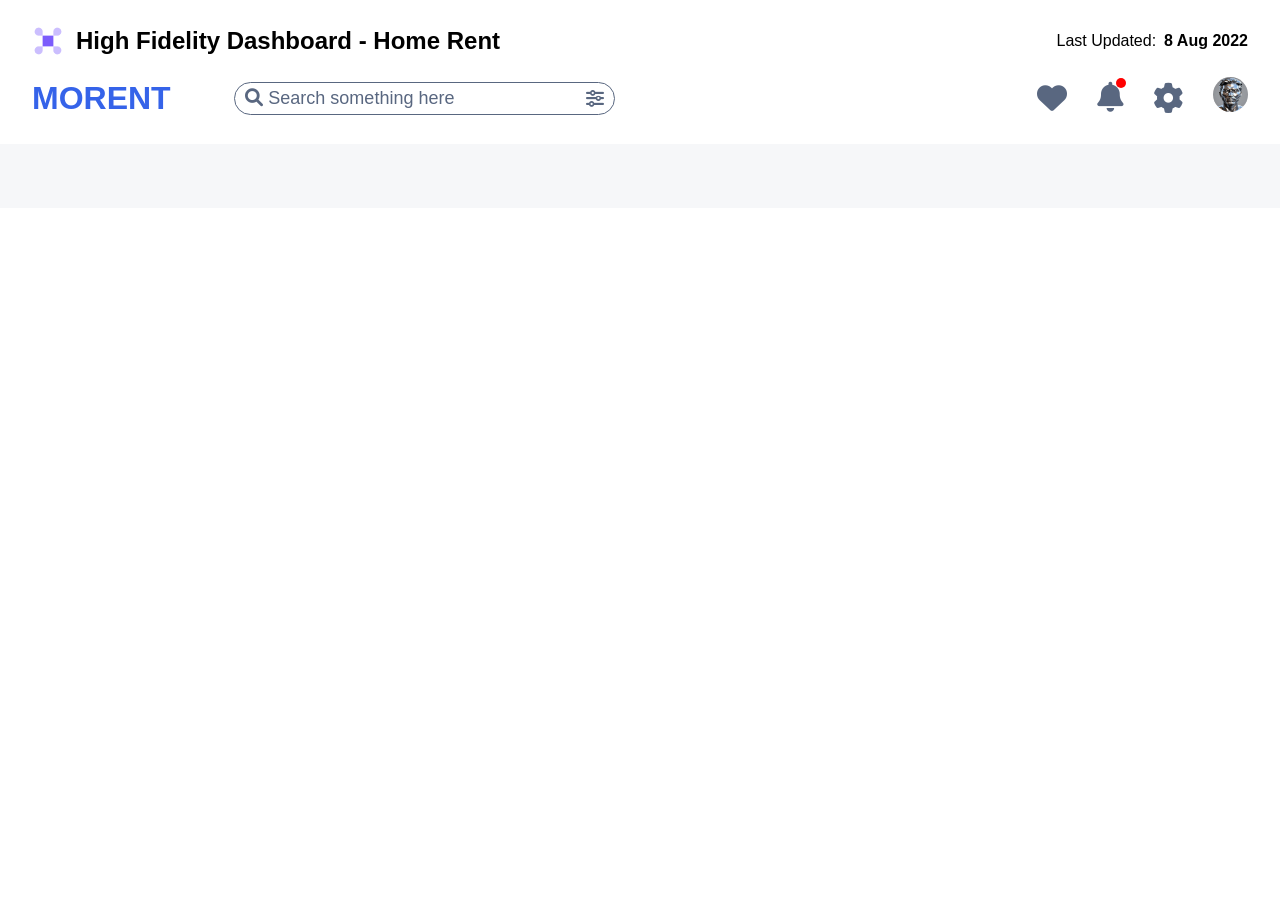
==== category.html @ a47e4a90 "add: create initial HTML structure and CSS for category page" ====
<!DOCTYPE html>
<html lang="en">
<head>
  <meta charset="UTF-8">
  <meta name="viewport" content="width=device-width, initial-scale=1.0">
  <title>Category  Car-rent</title>
  <link rel="stylesheet" href="assets/css/category.css">
  <link rel="stylesheet"
      href="https://cdnjs.cloudflare.com/ajax/libs/font-awesome/6.0.0/css/all.min.css"/>
</head>
<body>
  <div class="container">
    <header>
      <div class="header1">
        <div class="frame1">
          <img src="assets/images/command.png" alt="">
          <h2>High Fidelity Dashboard - Home Rent</h2>
        </div>
        <div class="last-update">
          Last Updated: <span>8 Aug 2022</span>
        </div>
      </div>

      <div class="header2">
        <div class="frame2">
          <h2>MORENT</h2>

          <div class="btn-search">
            <div class="search">
              <i class="fa-solid fa-magnifying-glass"></i>
              Search something here
            </div>
            <i class="fa-solid fa-sliders"></i>
          </div>
        </div>

        <div class="profil-notification">
          <i class="fa-solid fa-heart"></i>
          <div class="notification">
            <i class="fa-solid fa-bell"></i>
            <span class="badge"></span>
          </div>
          <i class="fa-solid fa-gear"></i>
          <div class="profil">
            <img src="assets/images/profil.png" alt="">
          </div>
        </div>
      </div>
    </header>

    <main class="content">

    </main>
  </div>
</body>
</html>
---- assets/css/category.css ----
* {
  margin: 0;
  padding: 0;
  box-sizing: border-box;
}

body {
  font-family: "Plus Jakarta Sans", sans-serif;
}

.container {
  margin: 0 auto;
}

header {
  padding: 15px 32px;
  display: grid;
  grid-template-columns: 1fr;
}

.header1 {
  padding: 10px 0;
  display: flex;
  justify-content: space-between;
  align-items: center;
}

.frame1 {
  display: flex;
  justify-content: space-between;
  align-items: center;
  gap: 12px;
}

.last-update {
  display: flex;
  gap: 8px;
}

.last-update span {
  font-weight: 700;
}

.header2 {
  padding: 10px 0;
  display: grid;
  grid-template-columns: 6fr 6fr;
  align-items: center;
  gap: 50px;
}

.frame2 {
  display: grid;
  grid-template-columns: 1fr 2fr;
  justify-content: space-between;
  align-items: center;
  gap: 12px;
}

.frame2 h2 {
  color: #3563e9;
  font-size: 32px;
}

.btn-search {
  display: flex;
  justify-content: space-between;
  align-items: center;
  gap: 8px;
  padding: 5px 10px;
  font-size: 18px;
  color: #596780;
  background-color: #fff;
  border: 1px solid #596780;
  border-radius: 25px;
  cursor: pointer;
}

.profil-notification {
  display: flex;
  justify-content: flex-end;
  font-size: 30px;
  color: #596780;
  align-items: center;
  gap: 30px;
}

.notification {
  position: relative;
  display: inline-block;
}

.badge {
  position: absolute;
  top: -3px;
  right: -3px;
  width: 10px;
  height: 10px;
  background-color: #f00;
  border-radius: 50%;
}

.profil-notification img {
  width: 35px;
  height: 35px;
  border-radius: 90px;
}

.content {
  padding: 32px;
  background-color: #f6f7f9;
}
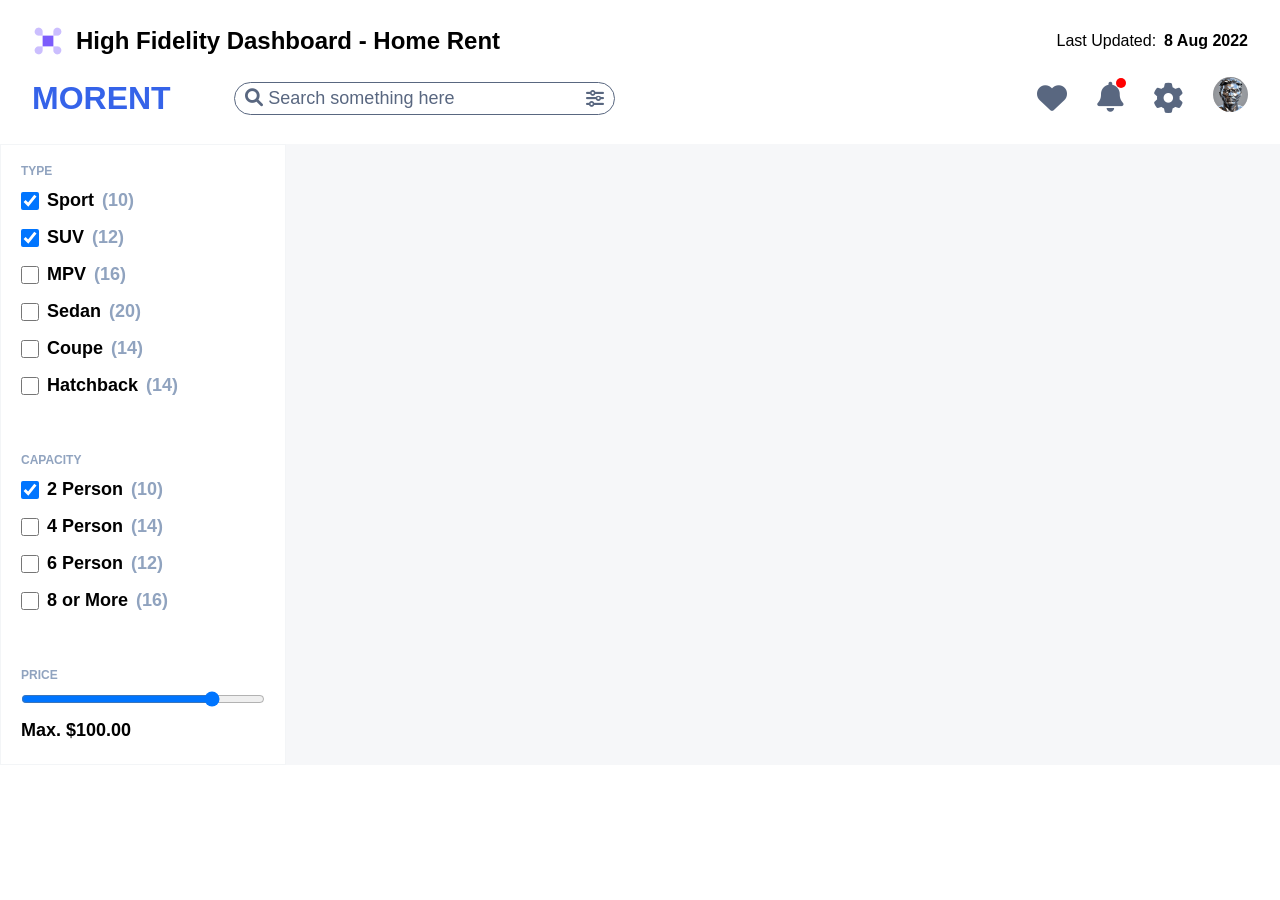
==== commit 0dde3dfd: "add: category page layout with sidebar filters and styling" ====
--- a/category.html
+++ b/category.html
@@ -1,13 +1,14 @@
 <!DOCTYPE html>
 <html lang="en">
+
 <head>
   <meta charset="UTF-8">
   <meta name="viewport" content="width=device-width, initial-scale=1.0">
-  <title>Category  Car-rent</title>
+  <title>Category Car-rent</title>
   <link rel="stylesheet" href="assets/css/category.css">
-  <link rel="stylesheet"
-      href="https://cdnjs.cloudflare.com/ajax/libs/font-awesome/6.0.0/css/all.min.css"/>
+  <link rel="stylesheet" href="https://cdnjs.cloudflare.com/ajax/libs/font-awesome/6.0.0/css/all.min.css" />
 </head>
+
 <body>
   <div class="container">
     <header>
@@ -49,8 +50,70 @@
     </header>
 
     <main class="content">
+      <div class="left-side-bar">
+
+        <div class="type-car">
+          <p>TYPE</p>
+
+          <label for="sport">
+            <input type="checkbox" name="sport" id="sport" checked> Sport <span>(10)</span>
+          </label>
+
+          <label for="suv">
+            <input type="checkbox" name="suv" id="suv" checked> SUV <span>(12)</span>
+          </label>
+
+          <label for="mpv">
+            <input type="checkbox" name="mpv" id="mpv"> MPV <span>(16)</span>
+          </label>
+
+          <label for="sedan">
+            <input type="checkbox" name="sedan" id="sedan"> Sedan <span>(20)</span>
+          </label>
+
+          <label for="coupe">
+            <input type="checkbox" name="coupe" id="coupe"> Coupe <span>(14)</span>
+          </label>
+
+          <label for="hatchback">
+            <input type="checkbox" name="hatchback" id="hatchback"> Hatchback <span>(14)</span>
+          </label>
+        </div>
+
+        <div class="capacity-car">
+          <p>CAPACITY</p>
+
+          <label for="two-person">
+            <input type="checkbox" name="two-person" id="two-person" checked> 2 Person <span>(10)</span>
+          </label>
+
+          <label for="four-person">
+            <input type="checkbox" name="four-person" id="four-person"> 4 Person <span>(14)</span>
+          </label>
+
+          <label for="six-person">
+            <input type="checkbox" name="six-person" id="six-person"> 6 Person <span>(12)</span>
+          </label>
+
+          <label for="more-person">
+            <input type="checkbox" name="more-person" id="more-person"> 8 or More <span>(16)</span>
+          </label>
+        </div>
+
+        <div class="price-car">
+          <p>PRICE</p>
+
+          <input type="range" name="price-max" id="price-max" value="800" min="0" max="1000">
+          <div class="price-m">Max. $100.00</div>
+        </div>
+
+      </div>
+
+
+      <div class="right-content"></div>
 
     </main>
   </div>
 </body>
+
 </html>
--- a/assets/css/category.css
+++ b/assets/css/category.css
@@ -107,6 +107,57 @@
 }
 
 .content {
-  padding: 32px;
   background-color: #f6f7f9;
+  display: grid;
+  grid-template-columns: 3fr 10fr;
+  gap: 40px;
 }
+
+.left-side-bar {
+  display: grid;
+  grid-template-columns: 1fr;
+  gap: 15px;
+  background-color: #fff;
+  border: 1px solid #f3f5f7;
+}
+
+.type-car,
+.capacity-car,
+.price-car {
+  display: flex;
+  flex-direction: column;
+  gap: 10px;
+  padding: 20px;
+}
+
+.type-car p,
+.capacity-car p,
+.price-car p {
+  font-weight: 600;
+  font-size: 12px;
+  line-height: 100%;
+  color: #90a3bf;
+}
+
+.type-car label,
+.capacity-car label,
+.price-m {
+  display: flex;
+  align-items: center;
+  gap: 8px;
+  font-weight: 600;
+  font-size: 18px;
+  line-height: 150%;
+  text-align: justify;
+}
+
+.type-car label input,
+.capacity-car label input {
+  width: 18px;
+  height: 18px;
+}
+
+.type-car label span,
+.capacity-car label span{
+  color: #90a3bf;
+}
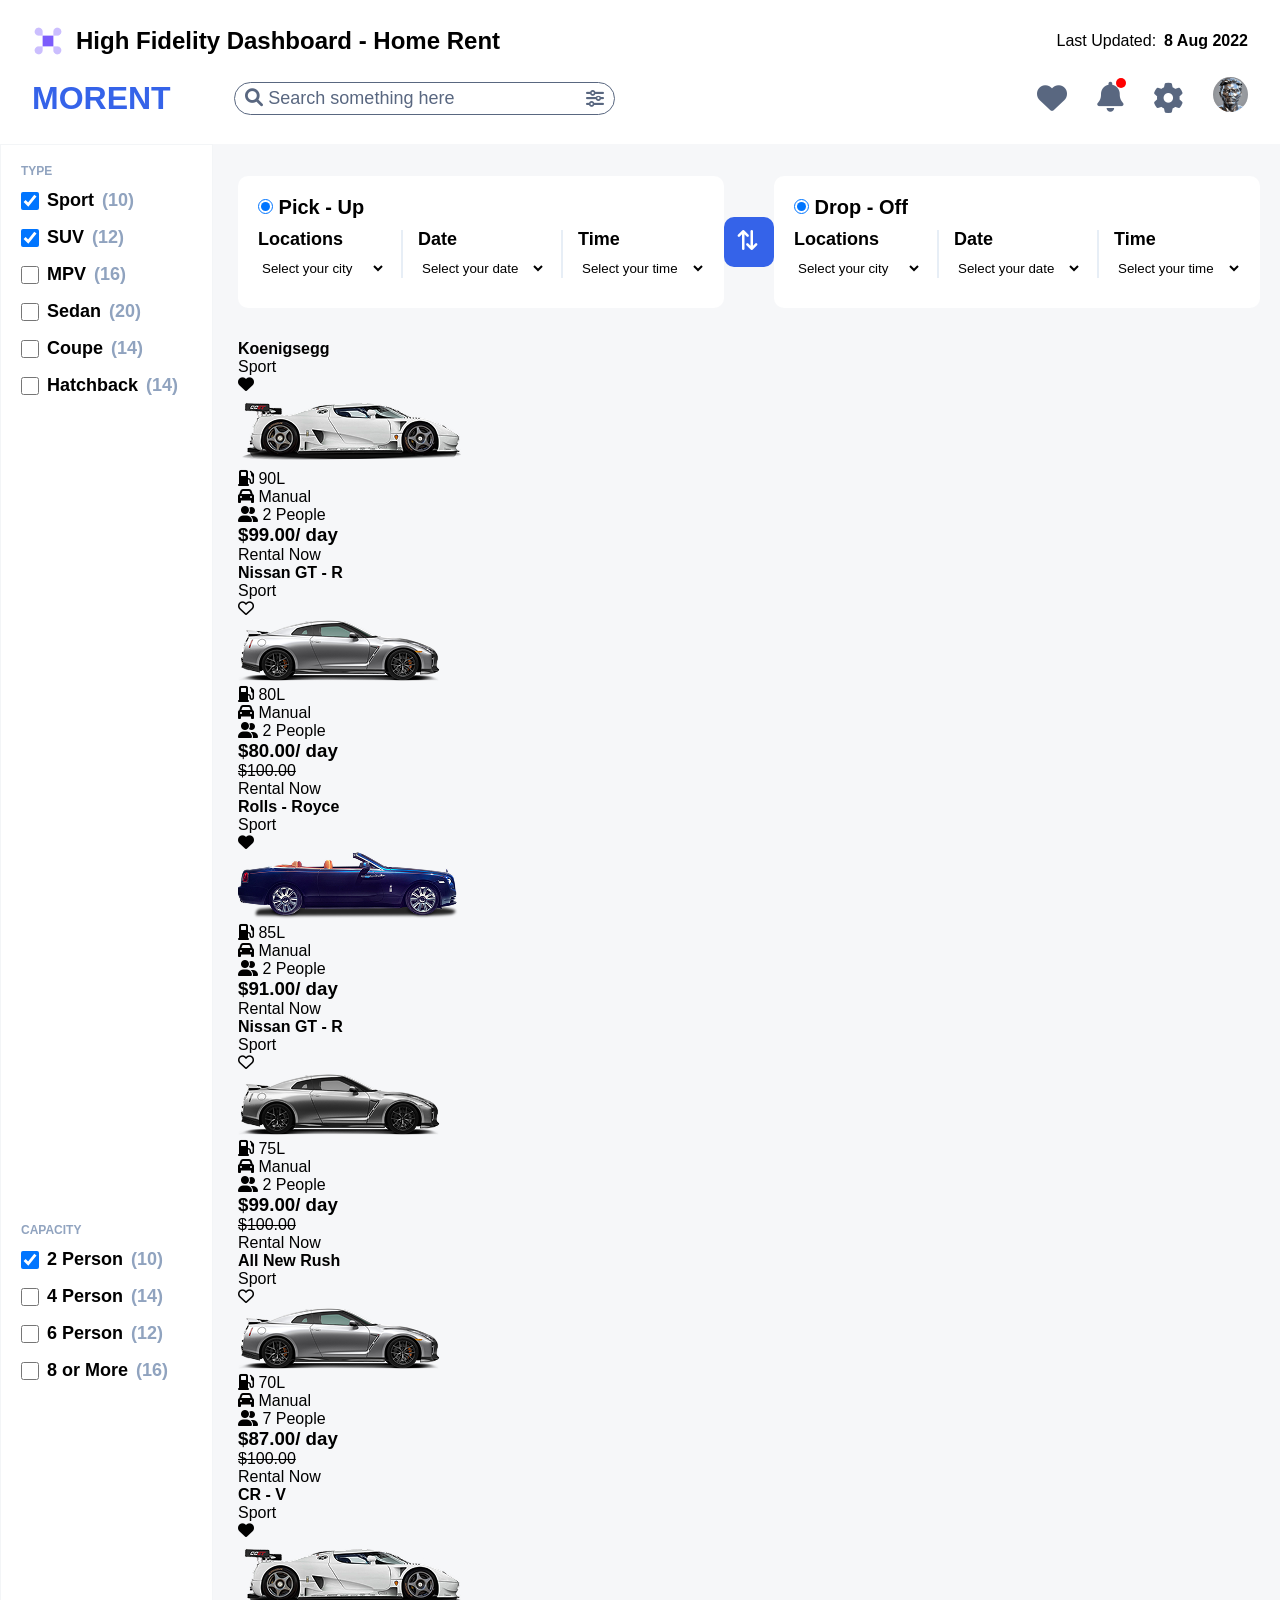
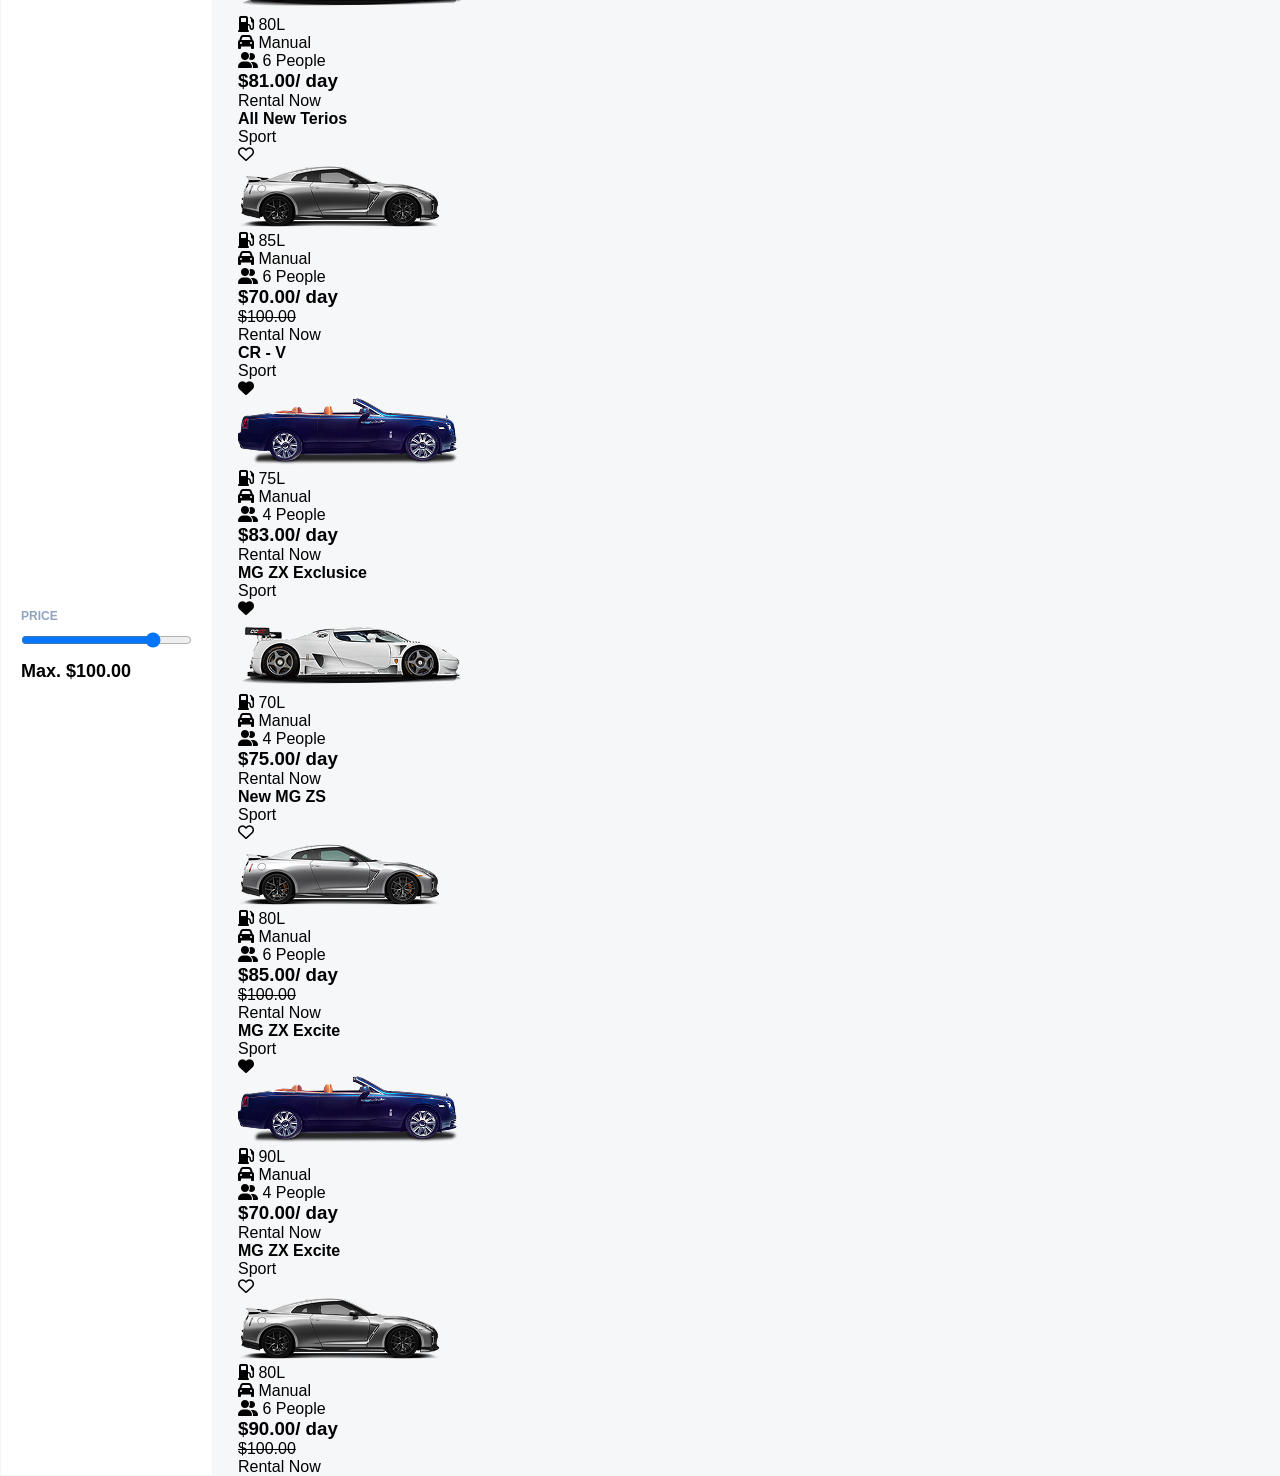
==== commit d82cf855: "add: implement filter section and car rental cards in category page" ====
--- a/category.html
+++ b/category.html
@@ -109,8 +109,597 @@
 
       </div>
 
-
-      <div class="right-content"></div>
+      <div class="right-content">
+        <div class="filter">
+          <div class="pick-up">
+            <div class="radio-btn pick">
+              <input type="radio" name="pickup" id="pickup" checked>
+              <label for="pickup">Pick - Up</label>
+            </div>
+
+            <div class="selection pi">
+              <div class="location">
+                <label for="location">Locations</label>
+                <select name="location" id="location">
+                  <option value="" selected>Select your city</option>
+                </select>
+              </div>
+
+              <hr>
+
+              <div class="date">
+                <label for="date">Date</label>
+                <select name="date" id="date">
+                  <option value="" selected>Select your date</option>
+                </select>
+              </div>
+
+              <hr>
+
+              <div class="time">
+                <label for="time">Time</label>
+                <select name="time" id="time">
+                  <option value="" selected>Select your time</option>
+                </select>
+              </div>
+            </div>
+          </div>
+
+          <div class="switch">
+            <p>
+              <i class="fa-solid fa-arrow-right-arrow-left"></i>
+            </p>
+          </div>
+
+          <div class="drop-off">
+            <div class="radio-btn drop">
+              <input type="radio" name="drop-off" id="dropoff" checked>
+              <label for="dropoff">Drop - Off</label>
+            </div>
+
+            <div class="selection dr">
+              <div class="location off">
+                <label for="locationoff">Locations</label>
+                <select name="location" id="locationoff">
+                  <option value="" selected>Select your city</option>
+                </select>
+              </div>
+
+              <hr>
+
+              <div class="date off">
+                <label for="dateoff">Date</label>
+                <select name="date" id="dateoff">
+                  <option value="" selected>Select your date</option>
+                </select>
+              </div>
+
+              <hr>
+
+              <div class="time off">
+                <label for="timeoff">Time</label>
+                <select name="time" id="timeoff">
+                  <option value="" selected>Select your time</option>
+                </select>
+              </div>
+            </div>
+          </div>
+        </div>
+
+        <div class="recommendation-car-rent">
+
+          <div class="popular-car-rent">
+
+            <div class="popular-car">
+              <div class="card 1">
+
+                <div class="card-header 1">
+
+                  <div class="car-name 1">
+                    <h4>Koenigsegg</h4>
+                    <p>Sport</p>
+                  </div>
+                  <div class="like rd 1">
+                    <i class="fa-solid fa-heart 1"></i>
+                  </div>
+                </div>
+
+                <div class="card-img 1">
+                  <img src="assets/images/car.png" alt="Koenigsegg">
+                </div>
+
+                <div class="card-footer 1">
+                  <div class="specification 1">
+                    <div class="gasoline 1">
+                      <i class="fa-solid fa-gas-pump 1"></i> <span>90L</span>
+                    </div>
+                    <div class="car 1">
+                      <i class="fa-solid fa-car 1"></i> <span>Manual</span>
+                    </div>
+                    <div class="capacity 1">
+                      <i class="fa-solid fa-user-group 1"></i> <span>2 People</span>
+                    </div>
+                  </div>
+
+                  <div class="rent-info 1">
+                    <div class="price">
+                      <h3>$99.00/ <span>day</span></h3>
+                    </div>
+                    <div class="btn-rent-now">
+                      <p>Rental Now</p>
+                    </div>
+                  </div>
+                </div>
+              </div>
+
+              <div class="card 2">
+
+                <div class="card-header 2">
+
+                  <div class="car-name 2">
+                    <h4>Nissan GT - R</h4>
+                    <p>Sport</p>
+                  </div>
+                  <div class="like 2">
+                    <i class="fa-regular fa-heart 2"></i>
+                  </div>
+                </div>
+
+                <div class="card-img 2">
+                  <img src="assets/images/car2.png" alt="Nissan GT - R">
+                </div>
+
+                <div class="card-footer 2">
+                  <div class="specification 2">
+                    <div class="gasoline 2">
+                      <i class="fa-solid fa-gas-pump 2"></i> <span>80L</span>
+                    </div>
+                    <div class="car 2">
+                      <i class="fa-solid fa-car 2"></i> <span>Manual</span>
+                    </div>
+                    <div class="capacity 2">
+                      <i class="fa-solid fa-user-group 2"></i> <span>2 People</span>
+                    </div>
+                  </div>
+
+                  <div class="rent-info 2">
+                    <div class="price 2">
+                      <h3>$80.00/ <span>day</span></h3>
+                      <s>$100.00</s>
+                    </div>
+                    <div class="btn-rent-now 2">
+                      <p>Rental Now</p>
+                    </div>
+                  </div>
+                </div>
+              </div>
+
+              <div class="card 3">
+
+                <div class="card-header 3">
+
+                  <div class="car-name 3">
+                    <h4>Rolls - Royce</h4>
+                    <p>Sport</p>
+                  </div>
+                  <div class="like rd 3">
+                    <i class="fa-solid fa-heart 3"></i>
+                  </div>
+                </div>
+
+                <div class="card-img 3">
+                  <img src="assets/images/car3.png" alt="Rolls - Royce">
+                </div>
+
+                <div class="card-footer 3">
+                  <div class="specification 3">
+                    <div class="gasoline 3">
+                      <i class="fa-solid fa-gas-pump 3"></i> <span>85L</span>
+                    </div>
+                    <div class="car 3">
+                      <i class="fa-solid fa-car 3"></i> <span>Manual</span>
+                    </div>
+                    <div class="capacity 3">
+                      <i class="fa-solid fa-user-group 3"></i> <span>2 People</span>
+                    </div>
+                  </div>
+
+                  <div class="rent-info 3">
+                    <div class="price 3">
+                      <h3>$91.00/ <span>day</span></h3>
+                    </div>
+                    <div class="btn-rent-now 3">
+                      <p>Rental Now</p>
+                    </div>
+                  </div>
+                </div>
+              </div>
+
+              <div class="card 4">
+                <div class="card-header 4">
+
+                  <div class="car-name 4">
+                    <h4>Nissan GT - R</h4>
+                    <p>Sport</p>
+                  </div>
+                  <div class="like 4">
+                    <i class="fa-regular fa-heart 4"></i>
+                  </div>
+                </div>
+
+                <div class="card-img 4">
+                  <img src="assets/images/car4.png" alt="Nissan GT - R">
+                </div>
+
+                <div class="card-footer 4">
+                  <div class="specification 4">
+                    <div class="gasoline 4">
+                      <i class="fa-solid fa-gas-pump 4"></i> <span>75L</span>
+                    </div>
+                    <div class="car 4">
+                      <i class="fa-solid fa-car 4"></i> <span>Manual</span>
+                    </div>
+                    <div class="capacity 4">
+                      <i class="fa-solid fa-user-group 4"></i> <span>2 People</span>
+                    </div>
+                  </div>
+
+                  <div class="rent-info 4">
+                    <div class="price 4">
+                      <h3>$99.00/ <span>day</span></h3>
+                      <s>$100.00</s>
+                    </div>
+                    <div class="btn-rent-now 4">
+                      <p>Rental Now</p>
+                    </div>
+                  </div>
+                </div>
+              </div>
+
+            </div>
+
+          </div>
+
+          <div class="recommendation-car">
+
+            <div class="card 11">
+
+              <div class="card-header 11">
+
+                <div class="car-name 11">
+                  <h4>All New Rush</h4>
+                  <p>Sport</p>
+                </div>
+                <div class="like 11">
+                  <i class="fa-regular fa-heart 11"></i>
+                </div>
+              </div>
+
+              <div class="card-img 11">
+                <img src="assets/images/car2.png" alt="All New Rush">
+              </div>
+
+              <div class="card-footer 11">
+                <div class="specification 11">
+                  <div class="gasoline 11">
+                    <i class="fa-solid fa-gas-pump 11"></i> <span>70L</span>
+                  </div>
+                  <div class="car 11">
+                    <i class="fa-solid fa-car 11"></i> <span>Manual</span>
+                  </div>
+                  <div class="capacity 11">
+                    <i class="fa-solid fa-user-group 11"></i> <span>7 People</span>
+                  </div>
+                </div>
+
+                <div class="rent-info 11">
+                  <div class="price 11">
+                    <h3>$87.00/ <span>day</span></h3>
+                    <s>$100.00</s>
+                  </div>
+                  <div class="btn-rent-now 11">
+                    <p>Rental Now</p>
+                  </div>
+                </div>
+              </div>
+            </div>
+
+            <div class="card 12">
+
+              <div class="card-header 12">
+
+                <div class="car-name 12">
+                  <h4>CR - V</h4>
+                  <p>Sport</p>
+                </div>
+                <div class="like rd 12">
+                  <i class="fa-solid fa-heart"></i>
+                </div>
+              </div>
+
+              <div class="card-img 12">
+                <img src="assets/images/car.png" alt="CR  - V">
+              </div>
+
+              <div class="card-footer 12">
+                <div class="specification 12">
+                  <div class="gasoline 12">
+                    <i class="fa-solid fa-gas-pump 12"></i> <span>80L</span>
+                  </div>
+                  <div class="car 12">
+                    <i class="fa-solid fa-car 12"></i> <span>Manual</span>
+                  </div>
+                  <div class="capacity 12">
+                    <i class="fa-solid fa-user-group 12"></i> <span>6 People</span>
+                  </div>
+                </div>
+
+                <div class="rent-info 12">
+                  <div class="price 12">
+                    <h3>$81.00/ <span>day</span></h3>
+                  </div>
+                  <div class="btn-rent-now 12">
+                    <p>Rental Now</p>
+                  </div>
+                </div>
+              </div>
+            </div>
+
+            <div class="card 13">
+              <div class="card-header 13">
+
+                <div class="car-name 13">
+                  <h4>All New Terios</h4>
+                  <p>Sport</p>
+                </div>
+                <div class="like 13">
+                  <i class="fa-regular fa-heart"></i>
+                </div>
+              </div>
+
+              <div class="card-img 13">
+                <img src="assets/images/car4.png" alt="All New Terios">
+              </div>
+
+              <div class="card-footer 33">
+                <div class="specification 33">
+                  <div class="gasoline 13">
+                    <i class="fa-solid fa-gas-pump 13"></i> <span>85L</span>
+                  </div>
+                  <div class="car 13">
+                    <i class="fa-solid fa-car 13"></i> <span>Manual</span>
+                  </div>
+                  <div class="capacity 13">
+                    <i class="fa-solid fa-user-group 13"></i> <span>6 People</span>
+                  </div>
+                </div>
+
+                <div class="rent-info 13">
+                  <div class="price 13">
+                    <h3>$70.00/ <span>day</span></h3>
+                    <s>$100.00</s>
+                  </div>
+                  <div class="btn-rent-now 13">
+                    <p>Rental Now</p>
+                  </div>
+                </div>
+              </div>
+            </div>
+
+            <div class="card 14">
+
+              <div class="card-header 14">
+
+                <div class="car-name 14">
+                  <h4>CR - V</h4>
+                  <p>Sport</p>
+                </div>
+                <div class="like rd 14">
+                  <i class="fa-solid fa-heart"></i>
+                </div>
+              </div>
+
+              <div class="card-img 14">
+                <img src="assets/images/car3.png" alt="CR  - V">
+              </div>
+
+              <div class="card-footer 14">
+                <div class="specification 14">
+                  <div class="gasoline 14">
+                    <i class="fa-solid fa-gas-pump 14"></i> <span>75L</span>
+                  </div>
+                  <div class="car 14">
+                    <i class="fa-solid fa-car 14"></i> <span>Manual</span>
+                  </div>
+                  <div class="capacity 14">
+                    <i class="fa-solid fa-user-group 14"></i> <span>4 People</span>
+                  </div>
+                </div>
+
+                <div class="rent-info 14">
+                  <div class="price 14">
+                    <h3>$83.00/ <span>day</span></h3>
+                  </div>
+                  <div class="btn-rent-now 14">
+                    <p>Rental Now</p>
+                  </div>
+                </div>
+              </div>
+            </div>
+
+          </div>
+
+          <div class="recommendation-car 2">
+            <div class="card 21">
+
+              <div class="card-header 21">
+
+                <div class="car-name 21">
+                  <h4>MG ZX Exclusice</h4>
+                  <p>Sport</p>
+                </div>
+                <div class="like rd 21">
+                  <i class="fa-solid fa-heart 21"></i>
+                </div>
+              </div>
+
+              <div class="card-img 21">
+                <img src="assets/images/car.png" alt="MG ZX Exclusice">
+              </div>
+
+              <div class="card-footer 21">
+                <div class="specification 21">
+                  <div class="gasoline 21">
+                    <i class="fa-solid fa-gas-pump 21"></i> <span>70L</span>
+                  </div>
+                  <div class="car 21">
+                    <i class="fa-solid fa-car 21"></i> <span>Manual</span>
+                  </div>
+                  <div class="capacity 21">
+                    <i class="fa-solid fa-user-group 21"></i> <span>4 People</span>
+                  </div>
+                </div>
+
+                <div class="rent-info 21">
+                  <div class="price 21">
+                    <h3>$75.00/ <span>day</span></h3>
+                  </div>
+                  <div class="btn-rent-now 21">
+                    <p>Rental Now</p>
+                  </div>
+                </div>
+              </div>
+            </div>
+
+            <div class="card 22">
+
+              <div class="card-header 22">
+
+                <div class="car-name 22">
+                  <h4>New MG ZS</h4>
+                  <p>Sport</p>
+                </div>
+                <div class="like 22">
+                  <i class="fa-regular fa-heart 22"></i>
+                </div>
+              </div>
+
+              <div class="card-img 22">
+                <img src="assets/images/car2.png" alt="New MG ZS">
+              </div>
+
+              <div class="card-footer 22">
+                <div class="specification 22">
+                  <div class="gasoline 22">
+                    <i class="fa-solid fa-gas-pump 22"></i> <span>80L</span>
+                  </div>
+                  <div class="car 22">
+                    <i class="fa-solid fa-car 22"></i> <span>Manual</span>
+                  </div>
+                  <div class="capacity 22">
+                    <i class="fa-solid fa-user-group 22"></i> <span>6 People</span>
+                  </div>
+                </div>
+
+                <div class="rent-info 22">
+                  <div class="price 22">
+                    <h3>$85.00/ <span>day</span></h3>
+                    <s>$100.00</s>
+                  </div>
+                  <div class="btn-rent-now 22">
+                    <p>Rental Now</p>
+                  </div>
+                </div>
+              </div>
+            </div>
+
+            <div class="card 23">
+
+              <div class="card-header 23">
+
+                <div class="car-name 23">
+                  <h4>MG ZX Excite</h4>
+                  <p>Sport</p>
+                </div>
+                <div class="like rd 23">
+                  <i class="fa-solid fa-heart 23"></i>
+                </div>
+              </div>
+
+              <div class="card-img 23">
+                <img src="assets/images/car3.png" alt="MG ZX Excite">
+              </div>
+
+              <div class="card-footer 23">
+                <div class="specification 23">
+                  <div class="gasoline 23">
+                    <i class="fa-solid fa-gas-pump 23"></i> <span>90L</span>
+                  </div>
+                  <div class="car">
+                    <i class="fa-solid fa-car 23"></i> <span>Manual</span>
+                  </div>
+                  <div class="capacity 23">
+                    <i class="fa-solid fa-user-group 23"></i> <span>4 People</span>
+                  </div>
+                </div>
+
+                <div class="rent-info 23">
+                  <div class="price 23">
+                    <h3>$70.00/ <span>day</span></h3>
+                  </div>
+                  <div class="btn-rent-now 23">
+                    <p>Rental Now</p>
+                  </div>
+                </div>
+              </div>
+            </div>
+
+            <div class="card 24">
+              <div class="card-header 24">
+
+                <div class="car-name 24">
+                  <h4>MG ZX Excite</h4>
+                  <p>Sport</p>
+                </div>
+                <div class="like 24">
+                  <i class="fa-regular fa-heart 24"></i>
+                </div>
+              </div>
+
+              <div class="card-img 24">
+                <img src="assets/images/car4.png" alt="MG ZX Excite">
+              </div>
+
+              <div class="card-footer 24">
+                <div class="specification 24">
+                  <div class="gasoline 24">
+                    <i class="fa-solid fa-gas-pump 24"></i> <span>80L</span>
+                  </div>
+                  <div class="car 24">
+                    <i class="fa-solid fa-car 24"></i> <span>Manual</span>
+                  </div>
+                  <div class="capacity 24">
+                    <i class="fa-solid fa-user-group 24"></i> <span>6 People</span>
+                  </div>
+                </div>
+
+                <div class="rent-info 24">
+                  <div class="price 24">
+                    <h3>$90.00/ <span>day</span></h3>
+                    <s>$100.00</s>
+                  </div>
+                  <div class="btn-rent-now 24">
+                    <p>Rental Now</p>
+                  </div>
+                </div>
+              </div>
+            </div>
+
+          </div>
+
+
+        </div>
+      </div>
 
     </main>
   </div>
--- a/assets/css/category.css
+++ b/assets/css/category.css
@@ -110,7 +110,7 @@
   background-color: #f6f7f9;
   display: grid;
   grid-template-columns: 3fr 10fr;
-  gap: 40px;
+  gap: 25px;
 }
 
 .left-side-bar {
@@ -158,6 +158,89 @@
 }
 
 .type-car label span,
-.capacity-car label span{
+.capacity-car label span {
   color: #90a3bf;
 }
+
+.right-content{
+  padding-right: 20px;
+}
+
+.filter {
+  margin: 32px 0;
+  display: flex;
+  justify-content: space-between;
+  align-items: center;
+}
+
+.pick-up,
+.drop-off {
+  padding: 20px;
+  background-color: #fff;
+  width: 486px;
+  height: 132px;
+  border-radius: 10px;
+}
+
+#dropoff,
+#pickup {
+  width: 15px;
+  height: 15px;
+}
+
+.pick-up .radio-btn,
+.drop-off .radio-btn {
+  font-weight: 600;
+  font-size: 20px;
+}
+
+.switch {
+  color: #fff;
+  font-size: 20px;
+  background-color: #3563e9;
+  width: 50px;
+  height: 50px;
+  border-radius: 10px;
+}
+
+.switch i {
+  transform: rotate(90deg);
+  padding: 13px;
+}
+
+.selection {
+  display: flex;
+  justify-content: space-between;
+  align-items: center;
+  gap: 15px;
+  margin-top: 10px;
+}
+
+.selection div {
+  display: flex;
+  flex-direction: column;
+  gap: 8px;
+}
+
+.selection div label {
+  font-weight: 700;
+  font-size: 18px;
+}
+
+.selection div select {
+  width: 128px;
+  height: 20px;
+  border: none;
+  background-color: transparent;
+}
+
+.selection div select option {
+  font-size: 12px;
+  color: #90a3bf;
+}
+
+.selection hr {
+  width: 0;
+  height: 48px;
+  border: 1px solid #c3d4e966;
+}
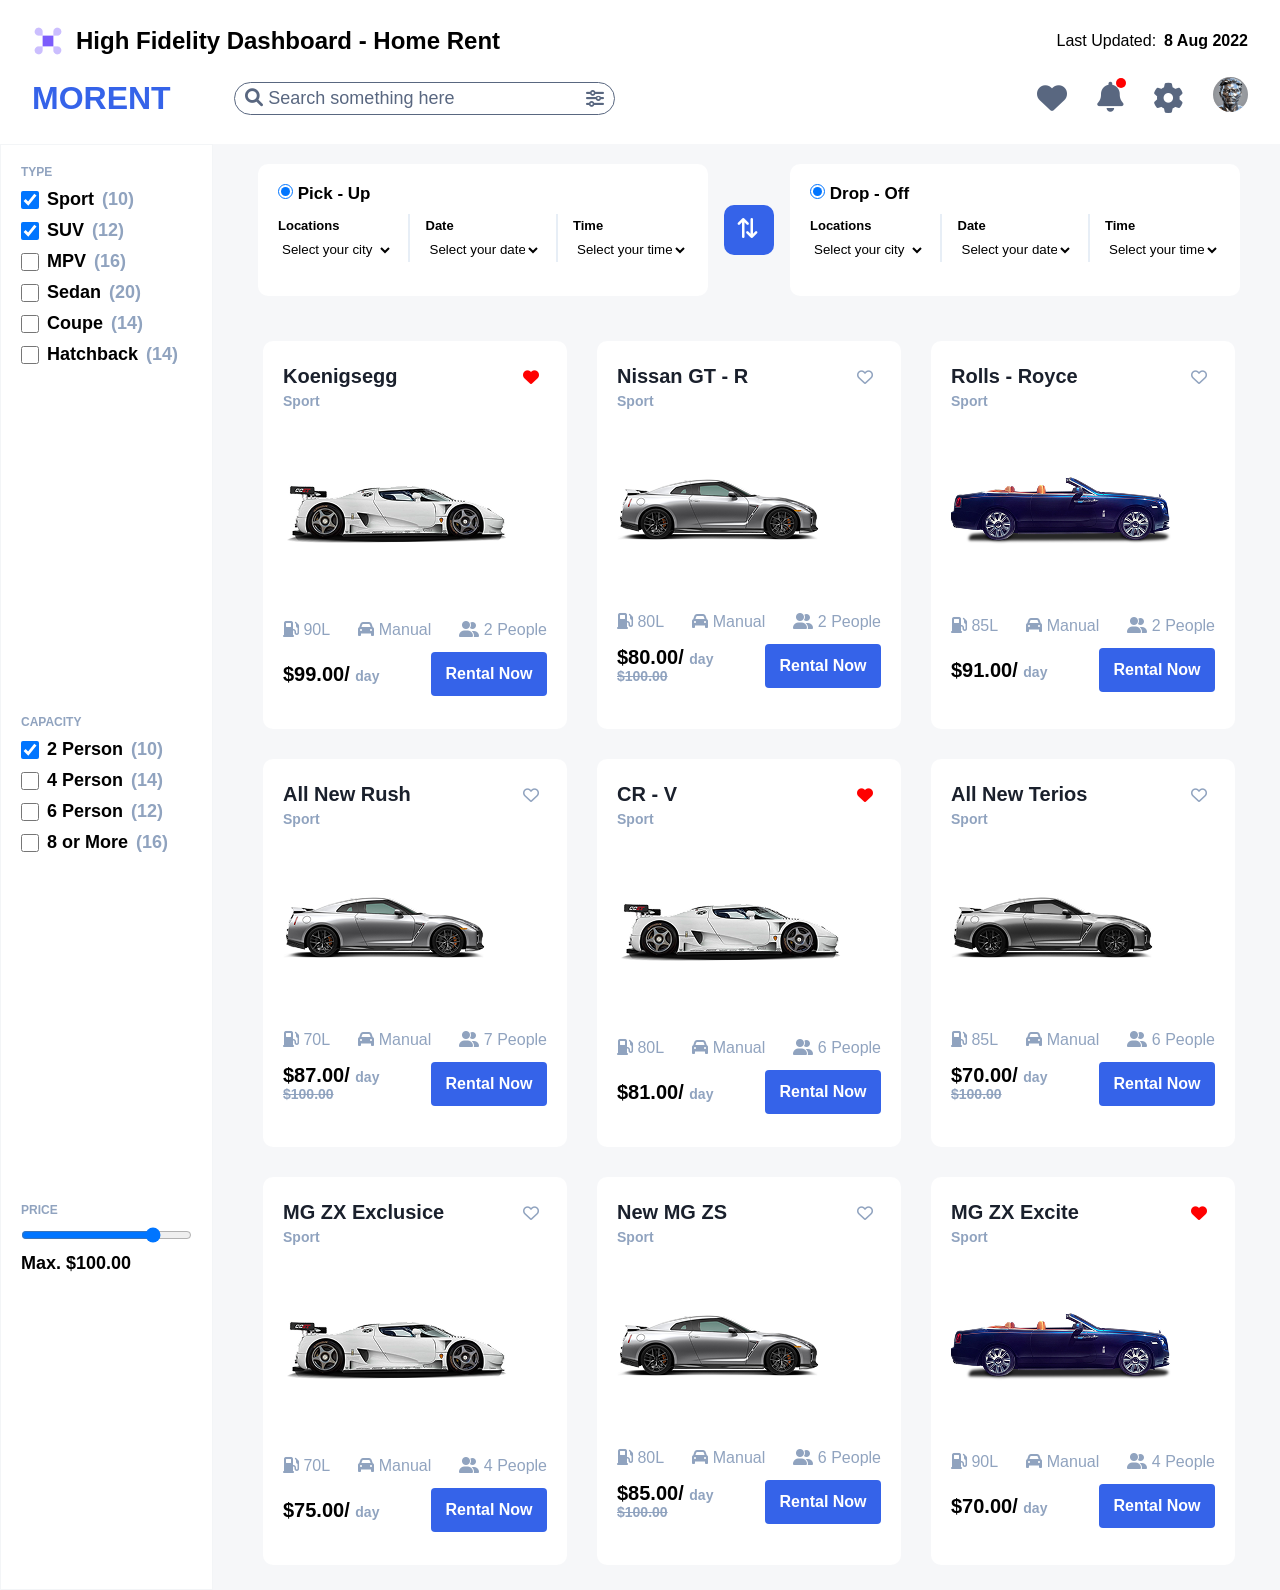
==== commit e784afb5: "style: update category page cards and filters" ====
--- a/category.html
+++ b/category.html
@@ -186,11 +186,8 @@
           </div>
         </div>
 
-        <div class="recommendation-car-rent">
-
-          <div class="popular-car-rent">
-
-            <div class="popular-car">
+        <div class="catalog-car">
+
               <div class="card 1">
 
                 <div class="card-header 1">
@@ -282,8 +279,8 @@
                     <h4>Rolls - Royce</h4>
                     <p>Sport</p>
                   </div>
-                  <div class="like rd 3">
-                    <i class="fa-solid fa-heart 3"></i>
+                  <div class="like 3">
+                    <i class="fa-regular fa-heart 3"></i>
                   </div>
                 </div>
 
@@ -315,52 +312,6 @@
                 </div>
               </div>
 
-              <div class="card 4">
-                <div class="card-header 4">
-
-                  <div class="car-name 4">
-                    <h4>Nissan GT - R</h4>
-                    <p>Sport</p>
-                  </div>
-                  <div class="like 4">
-                    <i class="fa-regular fa-heart 4"></i>
-                  </div>
-                </div>
-
-                <div class="card-img 4">
-                  <img src="assets/images/car4.png" alt="Nissan GT - R">
-                </div>
-
-                <div class="card-footer 4">
-                  <div class="specification 4">
-                    <div class="gasoline 4">
-                      <i class="fa-solid fa-gas-pump 4"></i> <span>75L</span>
-                    </div>
-                    <div class="car 4">
-                      <i class="fa-solid fa-car 4"></i> <span>Manual</span>
-                    </div>
-                    <div class="capacity 4">
-                      <i class="fa-solid fa-user-group 4"></i> <span>2 People</span>
-                    </div>
-                  </div>
-
-                  <div class="rent-info 4">
-                    <div class="price 4">
-                      <h3>$99.00/ <span>day</span></h3>
-                      <s>$100.00</s>
-                    </div>
-                    <div class="btn-rent-now 4">
-                      <p>Rental Now</p>
-                    </div>
-                  </div>
-                </div>
-              </div>
-
-            </div>
-
-          </div>
-
-          <div class="recommendation-car">
 
             <div class="card 11">
 
@@ -486,50 +437,6 @@
               </div>
             </div>
 
-            <div class="card 14">
-
-              <div class="card-header 14">
-
-                <div class="car-name 14">
-                  <h4>CR - V</h4>
-                  <p>Sport</p>
-                </div>
-                <div class="like rd 14">
-                  <i class="fa-solid fa-heart"></i>
-                </div>
-              </div>
-
-              <div class="card-img 14">
-                <img src="assets/images/car3.png" alt="CR  - V">
-              </div>
-
-              <div class="card-footer 14">
-                <div class="specification 14">
-                  <div class="gasoline 14">
-                    <i class="fa-solid fa-gas-pump 14"></i> <span>75L</span>
-                  </div>
-                  <div class="car 14">
-                    <i class="fa-solid fa-car 14"></i> <span>Manual</span>
-                  </div>
-                  <div class="capacity 14">
-                    <i class="fa-solid fa-user-group 14"></i> <span>4 People</span>
-                  </div>
-                </div>
-
-                <div class="rent-info 14">
-                  <div class="price 14">
-                    <h3>$83.00/ <span>day</span></h3>
-                  </div>
-                  <div class="btn-rent-now 14">
-                    <p>Rental Now</p>
-                  </div>
-                </div>
-              </div>
-            </div>
-
-          </div>
-
-          <div class="recommendation-car 2">
             <div class="card 21">
 
               <div class="card-header 21">
@@ -538,8 +445,8 @@
                   <h4>MG ZX Exclusice</h4>
                   <p>Sport</p>
                 </div>
-                <div class="like rd 21">
-                  <i class="fa-solid fa-heart 21"></i>
+                <div class="like 21">
+                  <i class="fa-regular fa-heart 21"></i>
                 </div>
               </div>
 
@@ -654,48 +561,6 @@
               </div>
             </div>
 
-            <div class="card 24">
-              <div class="card-header 24">
-
-                <div class="car-name 24">
-                  <h4>MG ZX Excite</h4>
-                  <p>Sport</p>
-                </div>
-                <div class="like 24">
-                  <i class="fa-regular fa-heart 24"></i>
-                </div>
-              </div>
-
-              <div class="card-img 24">
-                <img src="assets/images/car4.png" alt="MG ZX Excite">
-              </div>
-
-              <div class="card-footer 24">
-                <div class="specification 24">
-                  <div class="gasoline 24">
-                    <i class="fa-solid fa-gas-pump 24"></i> <span>80L</span>
-                  </div>
-                  <div class="car 24">
-                    <i class="fa-solid fa-car 24"></i> <span>Manual</span>
-                  </div>
-                  <div class="capacity 24">
-                    <i class="fa-solid fa-user-group 24"></i> <span>6 People</span>
-                  </div>
-                </div>
-
-                <div class="rent-info 24">
-                  <div class="price 24">
-                    <h3>$90.00/ <span>day</span></h3>
-                    <s>$100.00</s>
-                  </div>
-                  <div class="btn-rent-now 24">
-                    <p>Rental Now</p>
-                  </div>
-                </div>
-              </div>
-            </div>
-
-          </div>
 
 
         </div>
--- a/assets/css/category.css
+++ b/assets/css/category.css
@@ -109,7 +109,7 @@
 .content {
   background-color: #f6f7f9;
   display: grid;
-  grid-template-columns: 3fr 10fr;
+  grid-template-columns: 3fr 9fr;
   gap: 25px;
 }
 
@@ -135,7 +135,6 @@
 .price-car p {
   font-weight: 600;
   font-size: 12px;
-  line-height: 100%;
   color: #90a3bf;
 }
 
@@ -147,8 +146,6 @@
   gap: 8px;
   font-weight: 600;
   font-size: 18px;
-  line-height: 150%;
-  text-align: justify;
 }
 
 .type-car label input,
@@ -162,12 +159,12 @@
   color: #90a3bf;
 }
 
-.right-content{
+.right-content {
   padding-right: 20px;
 }
 
 .filter {
-  margin: 32px 0;
+  margin: 20px;
   display: flex;
   justify-content: space-between;
   align-items: center;
@@ -177,7 +174,7 @@
 .drop-off {
   padding: 20px;
   background-color: #fff;
-  width: 486px;
+  width: 450px;
   height: 132px;
   border-radius: 10px;
 }
@@ -191,7 +188,7 @@
 .pick-up .radio-btn,
 .drop-off .radio-btn {
   font-weight: 600;
-  font-size: 20px;
+  font-size: 17px;
 }
 
 .switch {
@@ -224,12 +221,12 @@
 
 .selection div label {
   font-weight: 700;
-  font-size: 18px;
+  font-size: 13px;
 }
 
 .selection div select {
-  width: 128px;
-  height: 20px;
+  width: 115px;
+  height: 18px;
   border: none;
   background-color: transparent;
 }
@@ -243,4 +240,123 @@
   width: 0;
   height: 48px;
   border: 1px solid #c3d4e966;
-}+}
+
+.catalog-car {
+  display: grid;
+  grid-template-columns: 1fr 1fr 1fr;
+  justify-content: space-between;
+  padding: 25px;
+  gap: 30px;
+}
+
+
+
+.card {
+  width: 304px;
+  height: 388px;
+  border-radius: 10px;
+  background-color: #fff;
+  padding: 20px;
+}
+
+.card-header {
+  display: flex;
+  justify-content: space-between;
+  align-items: baseline;
+}
+
+.car-name {
+  width: 128;
+  height: 48;
+  gap: 4px;
+}
+
+.car-name h4 {
+  font-weight: 700;
+  font-size: 20px;
+  line-height: 150%;
+  letter-spacing: -3%;
+  color: #1a202c;
+}
+
+.car-name p {
+  font-weight: 700;
+  font-size: 14px;
+  line-height: 150%;
+  letter-spacing: -2%;
+  color: #90a3bf;
+}
+
+.like i {
+  width: 24px;
+  height: 24px;
+  color: #90a3bf;
+}
+
+.rd i {
+  color: #f00;
+}
+
+.card-img {
+  padding: 65px 0;
+}
+
+.specification {
+  display: flex;
+  justify-content: space-between;
+  align-items: center;
+  font-weight: 500;
+  font-size: 16px;
+  line-height: 150%;
+  letter-spacing: -2%;
+  color: #90a3bf;
+  margin-bottom: 10px;
+}
+
+.price h3 {
+  font-weight: 700;
+  font-size: 20px;
+  line-height: 100%;
+  letter-spacing: 0%;
+}
+
+.price h3 span {
+  font-weight: 700;
+  font-size: 14px;
+  line-height: 100%;
+  letter-spacing: 0%;
+  color: #90a3bf;
+}
+
+.price s {
+  font-weight: 700;
+  font-size: 14px;
+  line-height: 100%;
+  letter-spacing: 0%;
+  color: #90a3bf;
+}
+
+.rent-info {
+  display: flex;
+  justify-content: space-between;
+  align-items: center;
+}
+
+.btn-rent-now {
+  width: 116px;
+  height: 44px;
+  border-radius: 4px;
+  padding: 10px;
+  gap: 8px;
+  background-color: #3563e9;
+}
+
+.btn-rent-now p {
+  font-weight: 600;
+  font-size: 16px;
+  line-height: 150%;
+  letter-spacing: -2%;
+  text-align: center;
+  color: #fff;
+}
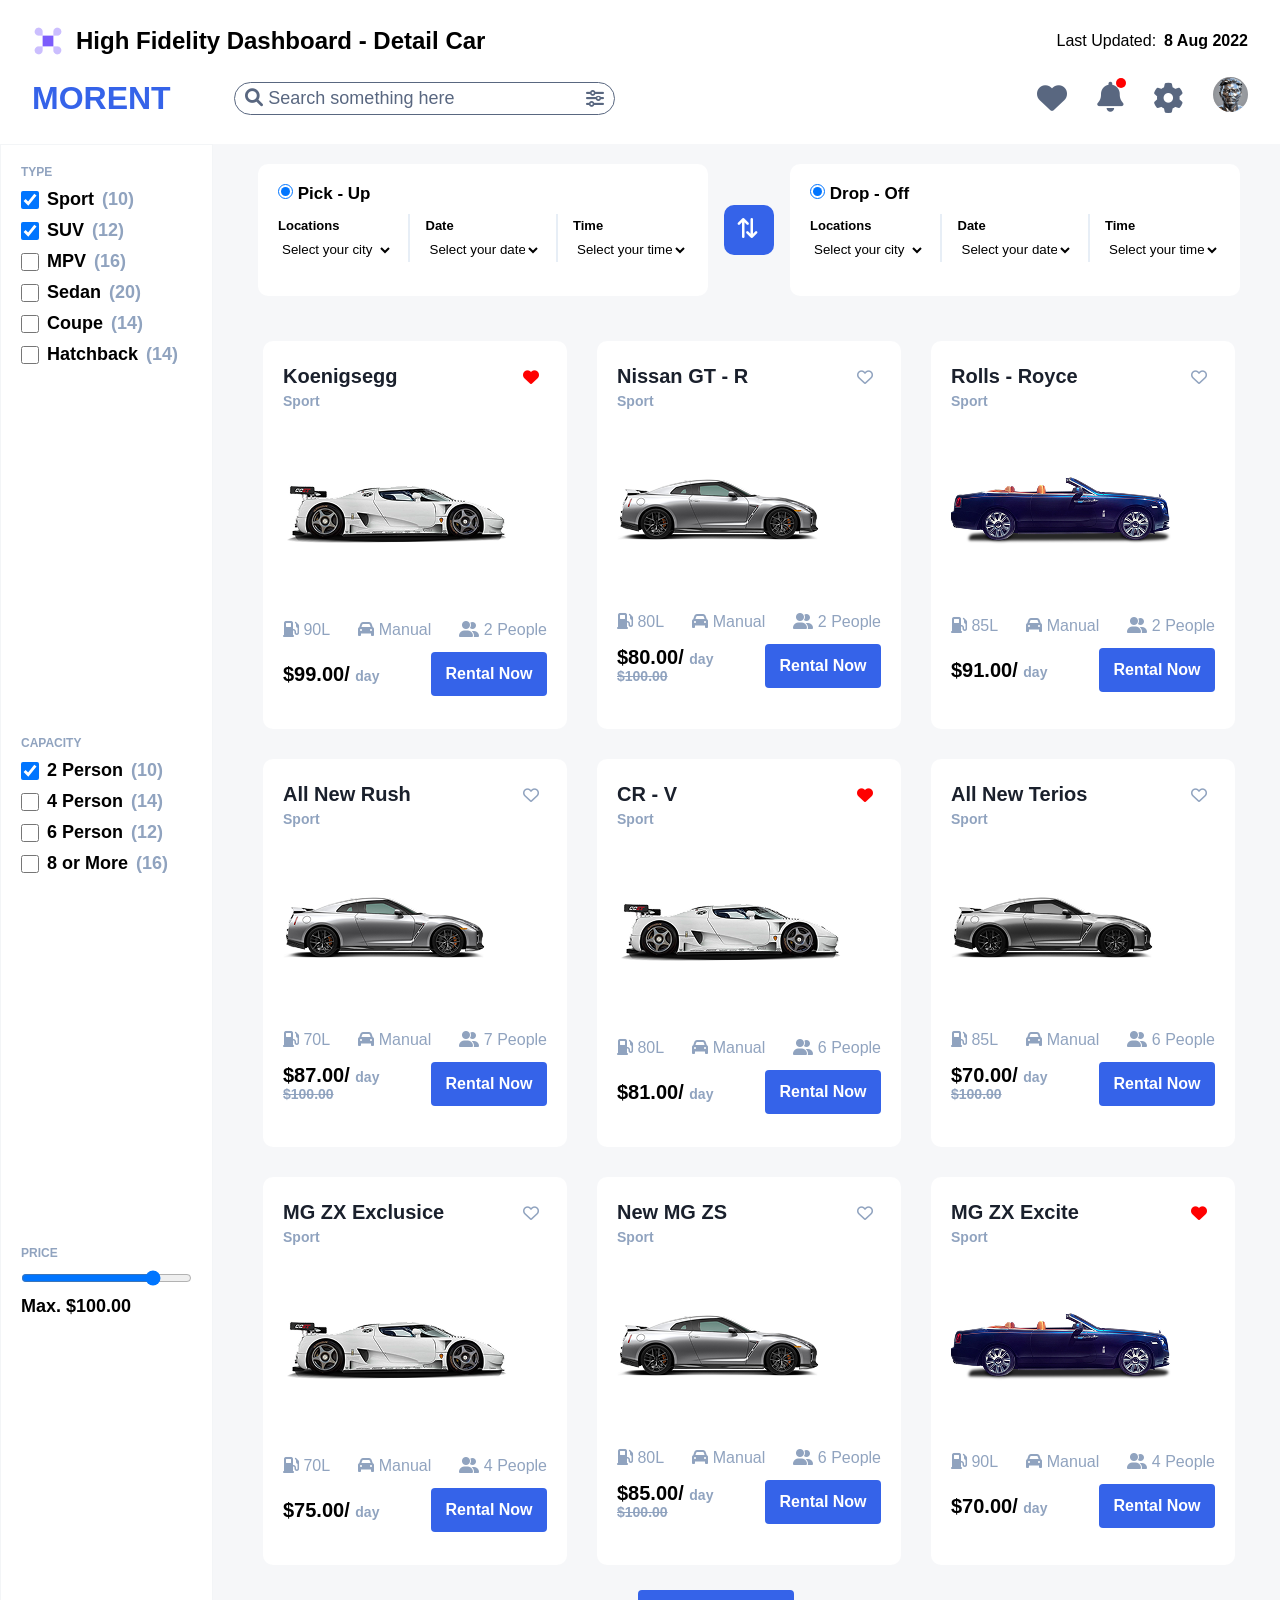
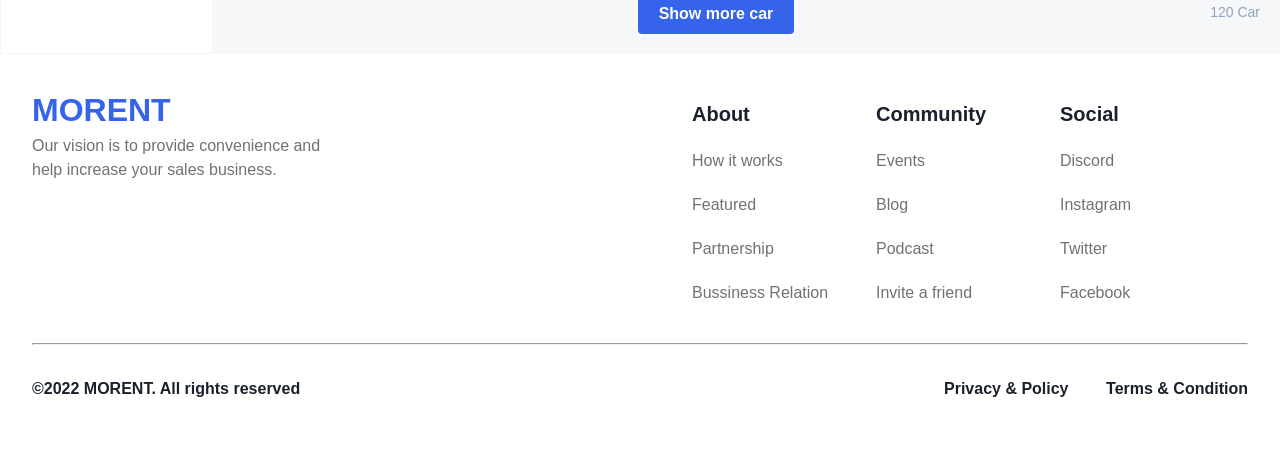
==== commit 6703ea00: "add: update category page with footer and "Show more car" button" ====
--- a/category.html
+++ b/category.html
@@ -15,7 +15,7 @@
       <div class="header1">
         <div class="frame1">
           <img src="assets/images/command.png" alt="">
-          <h2>High Fidelity Dashboard - Home Rent</h2>
+          <h2>High Fidelity Dashboard - Detail Car</h2>
         </div>
         <div class="last-update">
           Last Updated: <span>8 Aug 2022</span>
@@ -188,385 +188,442 @@
 
         <div class="catalog-car">
 
-              <div class="card 1">
-
-                <div class="card-header 1">
-
-                  <div class="car-name 1">
-                    <h4>Koenigsegg</h4>
-                    <p>Sport</p>
-                  </div>
-                  <div class="like rd 1">
-                    <i class="fa-solid fa-heart 1"></i>
-                  </div>
-                </div>
-
-                <div class="card-img 1">
-                  <img src="assets/images/car.png" alt="Koenigsegg">
-                </div>
-
-                <div class="card-footer 1">
-                  <div class="specification 1">
-                    <div class="gasoline 1">
-                      <i class="fa-solid fa-gas-pump 1"></i> <span>90L</span>
-                    </div>
-                    <div class="car 1">
-                      <i class="fa-solid fa-car 1"></i> <span>Manual</span>
-                    </div>
-                    <div class="capacity 1">
-                      <i class="fa-solid fa-user-group 1"></i> <span>2 People</span>
-                    </div>
-                  </div>
-
-                  <div class="rent-info 1">
-                    <div class="price">
-                      <h3>$99.00/ <span>day</span></h3>
-                    </div>
-                    <div class="btn-rent-now">
-                      <p>Rental Now</p>
-                    </div>
-                  </div>
-                </div>
-              </div>
-
-              <div class="card 2">
-
-                <div class="card-header 2">
-
-                  <div class="car-name 2">
-                    <h4>Nissan GT - R</h4>
-                    <p>Sport</p>
-                  </div>
-                  <div class="like 2">
-                    <i class="fa-regular fa-heart 2"></i>
-                  </div>
-                </div>
-
-                <div class="card-img 2">
-                  <img src="assets/images/car2.png" alt="Nissan GT - R">
-                </div>
-
-                <div class="card-footer 2">
-                  <div class="specification 2">
-                    <div class="gasoline 2">
-                      <i class="fa-solid fa-gas-pump 2"></i> <span>80L</span>
-                    </div>
-                    <div class="car 2">
-                      <i class="fa-solid fa-car 2"></i> <span>Manual</span>
-                    </div>
-                    <div class="capacity 2">
-                      <i class="fa-solid fa-user-group 2"></i> <span>2 People</span>
-                    </div>
-                  </div>
-
-                  <div class="rent-info 2">
-                    <div class="price 2">
-                      <h3>$80.00/ <span>day</span></h3>
-                      <s>$100.00</s>
-                    </div>
-                    <div class="btn-rent-now 2">
-                      <p>Rental Now</p>
-                    </div>
-                  </div>
-                </div>
-              </div>
-
-              <div class="card 3">
-
-                <div class="card-header 3">
-
-                  <div class="car-name 3">
-                    <h4>Rolls - Royce</h4>
-                    <p>Sport</p>
-                  </div>
-                  <div class="like 3">
-                    <i class="fa-regular fa-heart 3"></i>
-                  </div>
-                </div>
-
-                <div class="card-img 3">
-                  <img src="assets/images/car3.png" alt="Rolls - Royce">
-                </div>
-
-                <div class="card-footer 3">
-                  <div class="specification 3">
-                    <div class="gasoline 3">
-                      <i class="fa-solid fa-gas-pump 3"></i> <span>85L</span>
-                    </div>
-                    <div class="car 3">
-                      <i class="fa-solid fa-car 3"></i> <span>Manual</span>
-                    </div>
-                    <div class="capacity 3">
-                      <i class="fa-solid fa-user-group 3"></i> <span>2 People</span>
-                    </div>
-                  </div>
-
-                  <div class="rent-info 3">
-                    <div class="price 3">
-                      <h3>$91.00/ <span>day</span></h3>
-                    </div>
-                    <div class="btn-rent-now 3">
-                      <p>Rental Now</p>
-                    </div>
-                  </div>
-                </div>
-              </div>
-
-
-            <div class="card 11">
-
-              <div class="card-header 11">
-
-                <div class="car-name 11">
-                  <h4>All New Rush</h4>
-                  <p>Sport</p>
-                </div>
-                <div class="like 11">
-                  <i class="fa-regular fa-heart 11"></i>
-                </div>
-              </div>
-
-              <div class="card-img 11">
-                <img src="assets/images/car2.png" alt="All New Rush">
-              </div>
-
-              <div class="card-footer 11">
-                <div class="specification 11">
-                  <div class="gasoline 11">
-                    <i class="fa-solid fa-gas-pump 11"></i> <span>70L</span>
-                  </div>
-                  <div class="car 11">
-                    <i class="fa-solid fa-car 11"></i> <span>Manual</span>
-                  </div>
-                  <div class="capacity 11">
-                    <i class="fa-solid fa-user-group 11"></i> <span>7 People</span>
-                  </div>
-                </div>
-
-                <div class="rent-info 11">
-                  <div class="price 11">
-                    <h3>$87.00/ <span>day</span></h3>
-                    <s>$100.00</s>
-                  </div>
-                  <div class="btn-rent-now 11">
-                    <p>Rental Now</p>
-                  </div>
-                </div>
-              </div>
-            </div>
-
-            <div class="card 12">
-
-              <div class="card-header 12">
-
-                <div class="car-name 12">
-                  <h4>CR - V</h4>
-                  <p>Sport</p>
-                </div>
-                <div class="like rd 12">
-                  <i class="fa-solid fa-heart"></i>
-                </div>
-              </div>
-
-              <div class="card-img 12">
-                <img src="assets/images/car.png" alt="CR  - V">
-              </div>
-
-              <div class="card-footer 12">
-                <div class="specification 12">
-                  <div class="gasoline 12">
-                    <i class="fa-solid fa-gas-pump 12"></i> <span>80L</span>
-                  </div>
-                  <div class="car 12">
-                    <i class="fa-solid fa-car 12"></i> <span>Manual</span>
-                  </div>
-                  <div class="capacity 12">
-                    <i class="fa-solid fa-user-group 12"></i> <span>6 People</span>
-                  </div>
-                </div>
-
-                <div class="rent-info 12">
-                  <div class="price 12">
-                    <h3>$81.00/ <span>day</span></h3>
-                  </div>
-                  <div class="btn-rent-now 12">
-                    <p>Rental Now</p>
-                  </div>
-                </div>
-              </div>
-            </div>
-
-            <div class="card 13">
-              <div class="card-header 13">
-
-                <div class="car-name 13">
-                  <h4>All New Terios</h4>
-                  <p>Sport</p>
-                </div>
-                <div class="like 13">
-                  <i class="fa-regular fa-heart"></i>
-                </div>
-              </div>
-
-              <div class="card-img 13">
-                <img src="assets/images/car4.png" alt="All New Terios">
-              </div>
-
-              <div class="card-footer 33">
-                <div class="specification 33">
-                  <div class="gasoline 13">
-                    <i class="fa-solid fa-gas-pump 13"></i> <span>85L</span>
-                  </div>
-                  <div class="car 13">
-                    <i class="fa-solid fa-car 13"></i> <span>Manual</span>
-                  </div>
-                  <div class="capacity 13">
-                    <i class="fa-solid fa-user-group 13"></i> <span>6 People</span>
-                  </div>
-                </div>
-
-                <div class="rent-info 13">
-                  <div class="price 13">
-                    <h3>$70.00/ <span>day</span></h3>
-                    <s>$100.00</s>
-                  </div>
-                  <div class="btn-rent-now 13">
-                    <p>Rental Now</p>
-                  </div>
-                </div>
-              </div>
-            </div>
-
-            <div class="card 21">
-
-              <div class="card-header 21">
-
-                <div class="car-name 21">
-                  <h4>MG ZX Exclusice</h4>
-                  <p>Sport</p>
-                </div>
-                <div class="like 21">
-                  <i class="fa-regular fa-heart 21"></i>
-                </div>
-              </div>
-
-              <div class="card-img 21">
-                <img src="assets/images/car.png" alt="MG ZX Exclusice">
-              </div>
-
-              <div class="card-footer 21">
-                <div class="specification 21">
-                  <div class="gasoline 21">
-                    <i class="fa-solid fa-gas-pump 21"></i> <span>70L</span>
-                  </div>
-                  <div class="car 21">
-                    <i class="fa-solid fa-car 21"></i> <span>Manual</span>
-                  </div>
-                  <div class="capacity 21">
-                    <i class="fa-solid fa-user-group 21"></i> <span>4 People</span>
-                  </div>
-                </div>
-
-                <div class="rent-info 21">
-                  <div class="price 21">
-                    <h3>$75.00/ <span>day</span></h3>
-                  </div>
-                  <div class="btn-rent-now 21">
-                    <p>Rental Now</p>
-                  </div>
-                </div>
-              </div>
-            </div>
-
-            <div class="card 22">
-
-              <div class="card-header 22">
-
-                <div class="car-name 22">
-                  <h4>New MG ZS</h4>
-                  <p>Sport</p>
-                </div>
-                <div class="like 22">
-                  <i class="fa-regular fa-heart 22"></i>
-                </div>
-              </div>
-
-              <div class="card-img 22">
-                <img src="assets/images/car2.png" alt="New MG ZS">
-              </div>
-
-              <div class="card-footer 22">
-                <div class="specification 22">
-                  <div class="gasoline 22">
-                    <i class="fa-solid fa-gas-pump 22"></i> <span>80L</span>
-                  </div>
-                  <div class="car 22">
-                    <i class="fa-solid fa-car 22"></i> <span>Manual</span>
-                  </div>
-                  <div class="capacity 22">
-                    <i class="fa-solid fa-user-group 22"></i> <span>6 People</span>
-                  </div>
-                </div>
-
-                <div class="rent-info 22">
-                  <div class="price 22">
-                    <h3>$85.00/ <span>day</span></h3>
-                    <s>$100.00</s>
-                  </div>
-                  <div class="btn-rent-now 22">
-                    <p>Rental Now</p>
-                  </div>
-                </div>
-              </div>
-            </div>
-
-            <div class="card 23">
-
-              <div class="card-header 23">
-
-                <div class="car-name 23">
-                  <h4>MG ZX Excite</h4>
-                  <p>Sport</p>
-                </div>
-                <div class="like rd 23">
-                  <i class="fa-solid fa-heart 23"></i>
-                </div>
-              </div>
-
-              <div class="card-img 23">
-                <img src="assets/images/car3.png" alt="MG ZX Excite">
-              </div>
-
-              <div class="card-footer 23">
-                <div class="specification 23">
-                  <div class="gasoline 23">
-                    <i class="fa-solid fa-gas-pump 23"></i> <span>90L</span>
-                  </div>
-                  <div class="car">
-                    <i class="fa-solid fa-car 23"></i> <span>Manual</span>
-                  </div>
-                  <div class="capacity 23">
-                    <i class="fa-solid fa-user-group 23"></i> <span>4 People</span>
-                  </div>
-                </div>
-
-                <div class="rent-info 23">
-                  <div class="price 23">
-                    <h3>$70.00/ <span>day</span></h3>
-                  </div>
-                  <div class="btn-rent-now 23">
-                    <p>Rental Now</p>
-                  </div>
-                </div>
-              </div>
-            </div>
-
-
-
-        </div>
+          <div class="card 1">
+
+            <div class="card-header 1">
+
+              <div class="car-name 1">
+                <h4>Koenigsegg</h4>
+                <p>Sport</p>
+              </div>
+              <div class="like rd 1">
+                <i class="fa-solid fa-heart 1"></i>
+              </div>
+            </div>
+
+            <div class="card-img 1">
+              <img src="assets/images/car.png" alt="Koenigsegg">
+            </div>
+
+            <div class="card-footer 1">
+              <div class="specification 1">
+                <div class="gasoline 1">
+                  <i class="fa-solid fa-gas-pump 1"></i> <span>90L</span>
+                </div>
+                <div class="car 1">
+                  <i class="fa-solid fa-car 1"></i> <span>Manual</span>
+                </div>
+                <div class="capacity 1">
+                  <i class="fa-solid fa-user-group 1"></i> <span>2 People</span>
+                </div>
+              </div>
+
+              <div class="rent-info 1">
+                <div class="price">
+                  <h3>$99.00/ <span>day</span></h3>
+                </div>
+                <div class="btn-rent-now">
+                  <p>Rental Now</p>
+                </div>
+              </div>
+            </div>
+          </div>
+
+          <div class="card 2">
+
+            <div class="card-header 2">
+
+              <div class="car-name 2">
+                <h4>Nissan GT - R</h4>
+                <p>Sport</p>
+              </div>
+              <div class="like 2">
+                <i class="fa-regular fa-heart 2"></i>
+              </div>
+            </div>
+
+            <div class="card-img 2">
+              <img src="assets/images/car2.png" alt="Nissan GT - R">
+            </div>
+
+            <div class="card-footer 2">
+              <div class="specification 2">
+                <div class="gasoline 2">
+                  <i class="fa-solid fa-gas-pump 2"></i> <span>80L</span>
+                </div>
+                <div class="car 2">
+                  <i class="fa-solid fa-car 2"></i> <span>Manual</span>
+                </div>
+                <div class="capacity 2">
+                  <i class="fa-solid fa-user-group 2"></i> <span>2 People</span>
+                </div>
+              </div>
+
+              <div class="rent-info 2">
+                <div class="price 2">
+                  <h3>$80.00/ <span>day</span></h3>
+                  <s>$100.00</s>
+                </div>
+                <div class="btn-rent-now 2">
+                  <p>Rental Now</p>
+                </div>
+              </div>
+            </div>
+          </div>
+
+          <div class="card 3">
+
+            <div class="card-header 3">
+
+              <div class="car-name 3">
+                <h4>Rolls - Royce</h4>
+                <p>Sport</p>
+              </div>
+              <div class="like 3">
+                <i class="fa-regular fa-heart 3"></i>
+              </div>
+            </div>
+
+            <div class="card-img 3">
+              <img src="assets/images/car3.png" alt="Rolls - Royce">
+            </div>
+
+            <div class="card-footer 3">
+              <div class="specification 3">
+                <div class="gasoline 3">
+                  <i class="fa-solid fa-gas-pump 3"></i> <span>85L</span>
+                </div>
+                <div class="car 3">
+                  <i class="fa-solid fa-car 3"></i> <span>Manual</span>
+                </div>
+                <div class="capacity 3">
+                  <i class="fa-solid fa-user-group 3"></i> <span>2 People</span>
+                </div>
+              </div>
+
+              <div class="rent-info 3">
+                <div class="price 3">
+                  <h3>$91.00/ <span>day</span></h3>
+                </div>
+                <div class="btn-rent-now 3">
+                  <p>Rental Now</p>
+                </div>
+              </div>
+            </div>
+          </div>
+
+
+          <div class="card 11">
+
+            <div class="card-header 11">
+
+              <div class="car-name 11">
+                <h4>All New Rush</h4>
+                <p>Sport</p>
+              </div>
+              <div class="like 11">
+                <i class="fa-regular fa-heart 11"></i>
+              </div>
+            </div>
+
+            <div class="card-img 11">
+              <img src="assets/images/car2.png" alt="All New Rush">
+            </div>
+
+            <div class="card-footer 11">
+              <div class="specification 11">
+                <div class="gasoline 11">
+                  <i class="fa-solid fa-gas-pump 11"></i> <span>70L</span>
+                </div>
+                <div class="car 11">
+                  <i class="fa-solid fa-car 11"></i> <span>Manual</span>
+                </div>
+                <div class="capacity 11">
+                  <i class="fa-solid fa-user-group 11"></i> <span>7 People</span>
+                </div>
+              </div>
+
+              <div class="rent-info 11">
+                <div class="price 11">
+                  <h3>$87.00/ <span>day</span></h3>
+                  <s>$100.00</s>
+                </div>
+                <div class="btn-rent-now 11">
+                  <p>Rental Now</p>
+                </div>
+              </div>
+            </div>
+          </div>
+
+          <div class="card 12">
+
+            <div class="card-header 12">
+
+              <div class="car-name 12">
+                <h4>CR - V</h4>
+                <p>Sport</p>
+              </div>
+              <div class="like rd 12">
+                <i class="fa-solid fa-heart"></i>
+              </div>
+            </div>
+
+            <div class="card-img 12">
+              <img src="assets/images/car.png" alt="CR  - V">
+            </div>
+
+            <div class="card-footer 12">
+              <div class="specification 12">
+                <div class="gasoline 12">
+                  <i class="fa-solid fa-gas-pump 12"></i> <span>80L</span>
+                </div>
+                <div class="car 12">
+                  <i class="fa-solid fa-car 12"></i> <span>Manual</span>
+                </div>
+                <div class="capacity 12">
+                  <i class="fa-solid fa-user-group 12"></i> <span>6 People</span>
+                </div>
+              </div>
+
+              <div class="rent-info 12">
+                <div class="price 12">
+                  <h3>$81.00/ <span>day</span></h3>
+                </div>
+                <div class="btn-rent-now 12">
+                  <p>Rental Now</p>
+                </div>
+              </div>
+            </div>
+          </div>
+
+          <div class="card 13">
+            <div class="card-header 13">
+
+              <div class="car-name 13">
+                <h4>All New Terios</h4>
+                <p>Sport</p>
+              </div>
+              <div class="like 13">
+                <i class="fa-regular fa-heart"></i>
+              </div>
+            </div>
+
+            <div class="card-img 13">
+              <img src="assets/images/car4.png" alt="All New Terios">
+            </div>
+
+            <div class="card-footer 33">
+              <div class="specification 33">
+                <div class="gasoline 13">
+                  <i class="fa-solid fa-gas-pump 13"></i> <span>85L</span>
+                </div>
+                <div class="car 13">
+                  <i class="fa-solid fa-car 13"></i> <span>Manual</span>
+                </div>
+                <div class="capacity 13">
+                  <i class="fa-solid fa-user-group 13"></i> <span>6 People</span>
+                </div>
+              </div>
+
+              <div class="rent-info 13">
+                <div class="price 13">
+                  <h3>$70.00/ <span>day</span></h3>
+                  <s>$100.00</s>
+                </div>
+                <div class="btn-rent-now 13">
+                  <p>Rental Now</p>
+                </div>
+              </div>
+            </div>
+          </div>
+
+          <div class="card 21">
+
+            <div class="card-header 21">
+
+              <div class="car-name 21">
+                <h4>MG ZX Exclusice</h4>
+                <p>Sport</p>
+              </div>
+              <div class="like 21">
+                <i class="fa-regular fa-heart 21"></i>
+              </div>
+            </div>
+
+            <div class="card-img 21">
+              <img src="assets/images/car.png" alt="MG ZX Exclusice">
+            </div>
+
+            <div class="card-footer 21">
+              <div class="specification 21">
+                <div class="gasoline 21">
+                  <i class="fa-solid fa-gas-pump 21"></i> <span>70L</span>
+                </div>
+                <div class="car 21">
+                  <i class="fa-solid fa-car 21"></i> <span>Manual</span>
+                </div>
+                <div class="capacity 21">
+                  <i class="fa-solid fa-user-group 21"></i> <span>4 People</span>
+                </div>
+              </div>
+
+              <div class="rent-info 21">
+                <div class="price 21">
+                  <h3>$75.00/ <span>day</span></h3>
+                </div>
+                <div class="btn-rent-now 21">
+                  <p>Rental Now</p>
+                </div>
+              </div>
+            </div>
+          </div>
+
+          <div class="card 22">
+
+            <div class="card-header 22">
+
+              <div class="car-name 22">
+                <h4>New MG ZS</h4>
+                <p>Sport</p>
+              </div>
+              <div class="like 22">
+                <i class="fa-regular fa-heart 22"></i>
+              </div>
+            </div>
+
+            <div class="card-img 22">
+              <img src="assets/images/car2.png" alt="New MG ZS">
+            </div>
+
+            <div class="card-footer 22">
+              <div class="specification 22">
+                <div class="gasoline 22">
+                  <i class="fa-solid fa-gas-pump 22"></i> <span>80L</span>
+                </div>
+                <div class="car 22">
+                  <i class="fa-solid fa-car 22"></i> <span>Manual</span>
+                </div>
+                <div class="capacity 22">
+                  <i class="fa-solid fa-user-group 22"></i> <span>6 People</span>
+                </div>
+              </div>
+
+              <div class="rent-info 22">
+                <div class="price 22">
+                  <h3>$85.00/ <span>day</span></h3>
+                  <s>$100.00</s>
+                </div>
+                <div class="btn-rent-now 22">
+                  <p>Rental Now</p>
+                </div>
+              </div>
+            </div>
+          </div>
+
+          <div class="card 23">
+
+            <div class="card-header 23">
+
+              <div class="car-name 23">
+                <h4>MG ZX Excite</h4>
+                <p>Sport</p>
+              </div>
+              <div class="like rd 23">
+                <i class="fa-solid fa-heart 23"></i>
+              </div>
+            </div>
+
+            <div class="card-img 23">
+              <img src="assets/images/car3.png" alt="MG ZX Excite">
+            </div>
+
+            <div class="card-footer 23">
+              <div class="specification 23">
+                <div class="gasoline 23">
+                  <i class="fa-solid fa-gas-pump 23"></i> <span>90L</span>
+                </div>
+                <div class="car">
+                  <i class="fa-solid fa-car 23"></i> <span>Manual</span>
+                </div>
+                <div class="capacity 23">
+                  <i class="fa-solid fa-user-group 23"></i> <span>4 People</span>
+                </div>
+              </div>
+
+              <div class="rent-info 23">
+                <div class="price 23">
+                  <h3>$70.00/ <span>day</span></h3>
+                </div>
+                <div class="btn-rent-now 23">
+                  <p>Rental Now</p>
+                </div>
+              </div>
+            </div>
+          </div>
+
+
+
+        </div>
+
+        <div class="more">
+          <div class="btn-more">
+            <p>Show more car</p>
+          </div>
+
+          <p class="text">120 Car</p>
+        </div>
+
       </div>
 
     </main>
+
+    <footer>
+      <div class="footer-top">
+        <div class="left">
+          <h3>MORENT</h3>
+          <p>Our vision is to provide convenience and help increase your sales business.</p>
+        </div>
+        <div class="right">
+
+          <div class="about">
+            <h3>About</h3>
+            <p>How it works</p>
+            <p>Featured</p>
+            <p>Partnership</p>
+            <p>Bussiness Relation</p>
+          </div>
+
+          <div class="community">
+            <h3>Community</h3>
+            <p>Events</p>
+            <p>Blog</p>
+            <p>Podcast</p>
+            <p>Invite a friend</p>
+          </div>
+
+          <div class="social">
+            <h3>Social</h3>
+            <p>Discord</p>
+            <p>Instagram</p>
+            <p>Twitter</p>
+            <p>Facebook</p>
+          </div>
+        </div>
+      </div>
+
+      <hr>
+
+      <div class="footer-bottom">
+
+        <div class="copy">&copy;2022 MORENT. All rights reserved</div>
+        <div class="priv">
+          <div>Privacy &amp; Policy</div>
+          <div>Terms &amp; Condition</div>
+        </div>
+
+      </div>
+    </footer>
+
   </div>
 </body>
 
--- a/assets/css/category.css
+++ b/assets/css/category.css
@@ -161,6 +161,7 @@
 
 .right-content {
   padding-right: 20px;
+  padding-bottom: 20px;
 }
 
 .filter {
@@ -250,8 +251,6 @@
   gap: 30px;
 }
 
-
-
 .card {
   width: 304px;
   height: 388px;
@@ -360,3 +359,123 @@
   text-align: center;
   color: #fff;
 }
+
+.btn-more {
+  width: 156px;
+  height: 44px;
+  border-radius: 4px;
+  padding: 12px;
+  gap: 8px;
+  background-color: #3563e9;
+  color: #fff;
+}
+
+.btn-more p {
+  font-weight: 600;
+  font-size: 16px;
+  line-height: 150%;
+  letter-spacing: -2%;
+  text-align: center;
+}
+
+.more {
+  display: flex;
+  justify-content: space-between;
+  align-items: center;
+  margin-left: 400px;
+}
+
+.text {
+  font-weight: 500;
+  font-size: 14px;
+  line-height: 150%;
+  letter-spacing: -2%;
+  color: #90a3bf;
+}
+
+footer {
+  padding: 32px;
+}
+
+.footer-top {
+  display: grid;
+  grid-template-columns: 1fr 1fr;
+  justify-content: space-between;
+  align-items: baseline;
+  gap: 32px;
+}
+
+.left {
+  width: 292px;
+  height: 108px;
+}
+
+.left h3 {
+  font-weight: 700;
+  font-size: 32px;
+  line-height: 150%;
+  letter-spacing: -3%;
+  color: #3563e9;
+}
+
+.left p {
+  font-weight: 500;
+  font-size: 16px;
+  line-height: 150%;
+  letter-spacing: -2%;
+  color: #13131399;
+}
+
+.right {
+  display: flex;
+  justify-content: center;
+  gap: 32px;
+}
+
+.right div {
+  width: 152px;
+  height: 244px;
+  gap: 50px;
+}
+
+.right div h3 {
+  font-weight: 600;
+  font-size: 20px;
+  line-height: 150%;
+  letter-spacing: -2%;
+  color: #1a202c;
+}
+
+.right div p {
+  font-weight: 500;
+  font-size: 16px;
+  line-height: 150%;
+  letter-spacing: -2%;
+  margin-top: 20px;
+  color: #13131399;
+}
+
+.footer-bottom {
+  padding: 32px 0;
+  display: grid;
+  grid-template-columns: 9fr 3fr;
+  justify-content: center;
+}
+
+.copy {
+  font-weight: 600;
+  font-size: 16px;
+  line-height: 150%;
+  letter-spacing: -2%;
+  color: #1a202c;
+}
+
+.priv {
+  display: flex;
+  justify-content: space-between;
+  font-weight: 600;
+  font-size: 16px;
+  line-height: 150%;
+  letter-spacing: -2%;
+  color: #1a202c;
+}
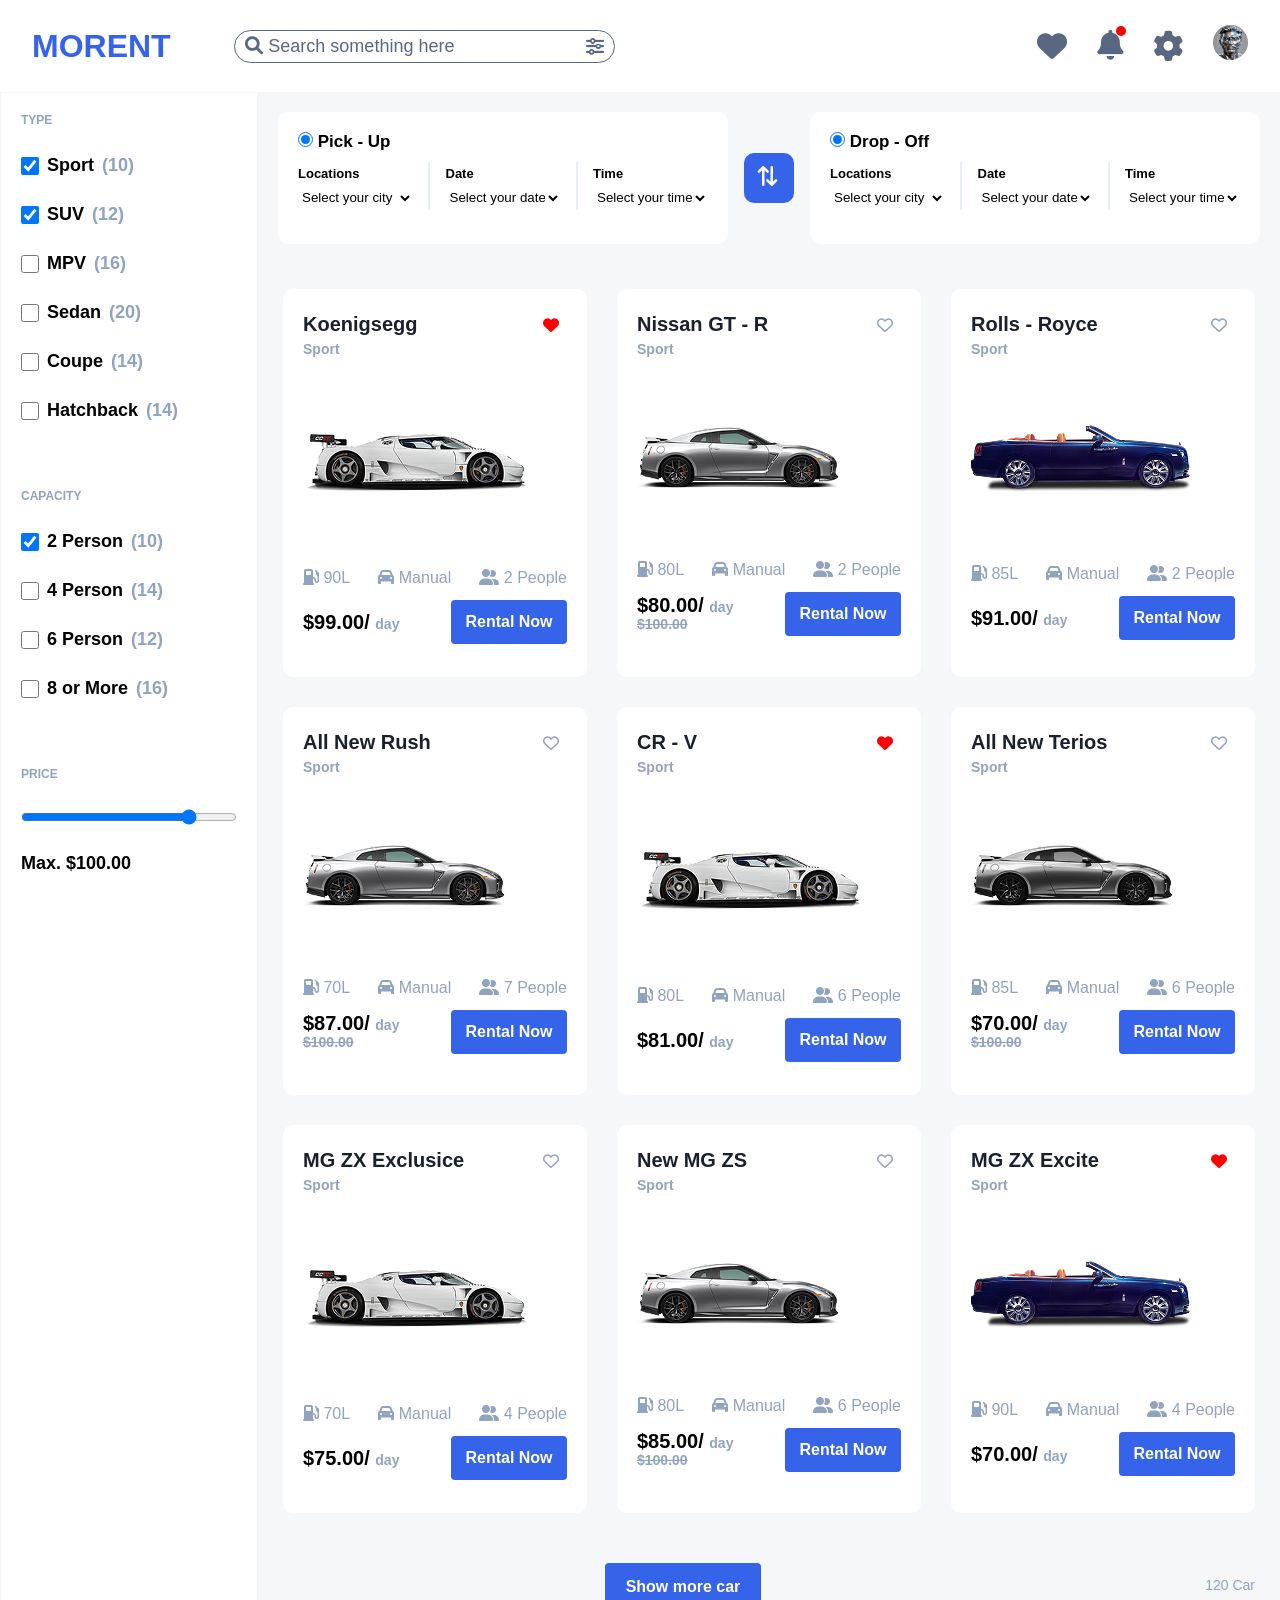
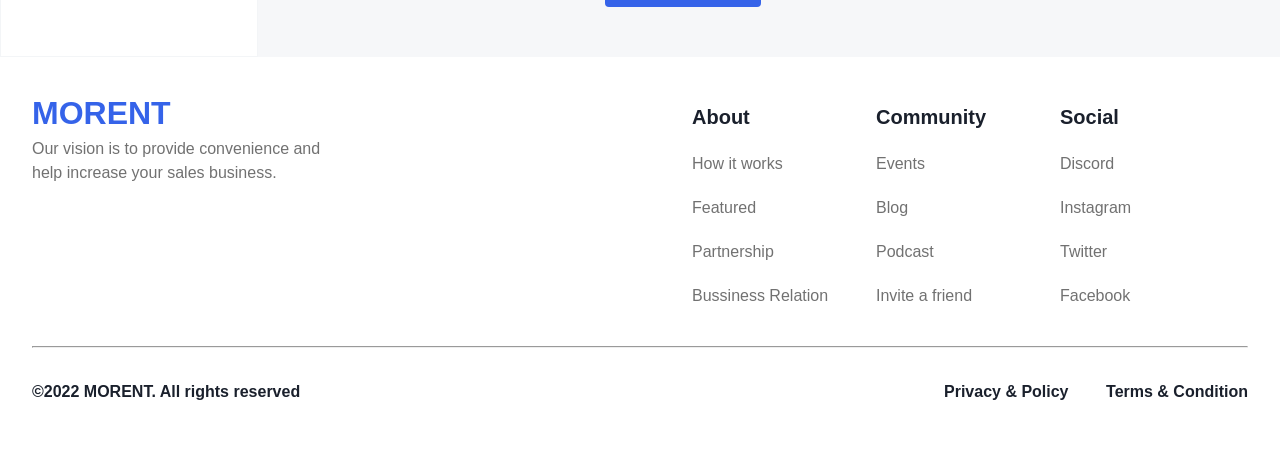
==== commit 04e5755f: "refactor: unify header and frame classes across CSS and HTML files" ====
--- a/category.html
+++ b/category.html
@@ -12,18 +12,8 @@
 <body>
   <div class="container">
     <header>
-      <div class="header1">
-        <div class="frame1">
-          <img src="assets/images/command.png" alt="">
-          <h2>High Fidelity Dashboard - Detail Car</h2>
-        </div>
-        <div class="last-update">
-          Last Updated: <span>8 Aug 2022</span>
-        </div>
-      </div>
-
-      <div class="header2">
-        <div class="frame2">
+      <div class="header">
+        <div class="frame">
           <h2>MORENT</h2>
 
           <div class="btn-search">
--- a/assets/css/category.css
+++ b/assets/css/category.css
@@ -18,46 +18,23 @@
   grid-template-columns: 1fr;
 }
 
-.header1 {
+.header {
   padding: 10px 0;
-  display: flex;
-  justify-content: space-between;
-  align-items: center;
-}
-
-.frame1 {
-  display: flex;
+  display: grid;
+  grid-template-columns: 6fr 6fr;
+  align-items: center;
+  gap: 50px;
+}
+
+.frame {
+  display: grid;
+  grid-template-columns: 1fr 2fr;
   justify-content: space-between;
   align-items: center;
   gap: 12px;
 }
 
-.last-update {
-  display: flex;
-  gap: 8px;
-}
-
-.last-update span {
-  font-weight: 700;
-}
-
-.header2 {
-  padding: 10px 0;
-  display: grid;
-  grid-template-columns: 6fr 6fr;
-  align-items: center;
-  gap: 50px;
-}
-
-.frame2 {
-  display: grid;
-  grid-template-columns: 1fr 2fr;
-  justify-content: space-between;
-  align-items: center;
-  gap: 12px;
-}
-
-.frame2 h2 {
+.frame h2 {
   color: #3563e9;
   font-size: 32px;
 }
@@ -110,13 +87,12 @@
   background-color: #f6f7f9;
   display: grid;
   grid-template-columns: 3fr 9fr;
-  gap: 25px;
 }
 
 .left-side-bar {
-  display: grid;
-  grid-template-columns: 1fr;
-  gap: 15px;
+  display: flex;
+  flex-direction: column;
+  gap: 28px;
   background-color: #fff;
   border: 1px solid #f3f5f7;
 }
@@ -126,7 +102,7 @@
 .price-car {
   display: flex;
   flex-direction: column;
-  gap: 10px;
+  gap: 28px;
   padding: 20px;
 }
 
@@ -160,12 +136,12 @@
 }
 
 .right-content {
-  padding-right: 20px;
-  padding-bottom: 20px;
+  align-items: center;
+  padding-bottom: 25px;
 }
 
 .filter {
-  margin: 20px;
+  padding: 20px;
   display: flex;
   justify-content: space-between;
   align-items: center;
@@ -379,10 +355,12 @@
 }
 
 .more {
-  display: flex;
-  justify-content: space-between;
-  align-items: center;
-  margin-left: 400px;
+  width: 700px;
+  display: flex;
+  justify-content: space-between;
+  align-items: center;
+  padding: 25px;
+  margin-left: auto;
 }
 
 .text {
